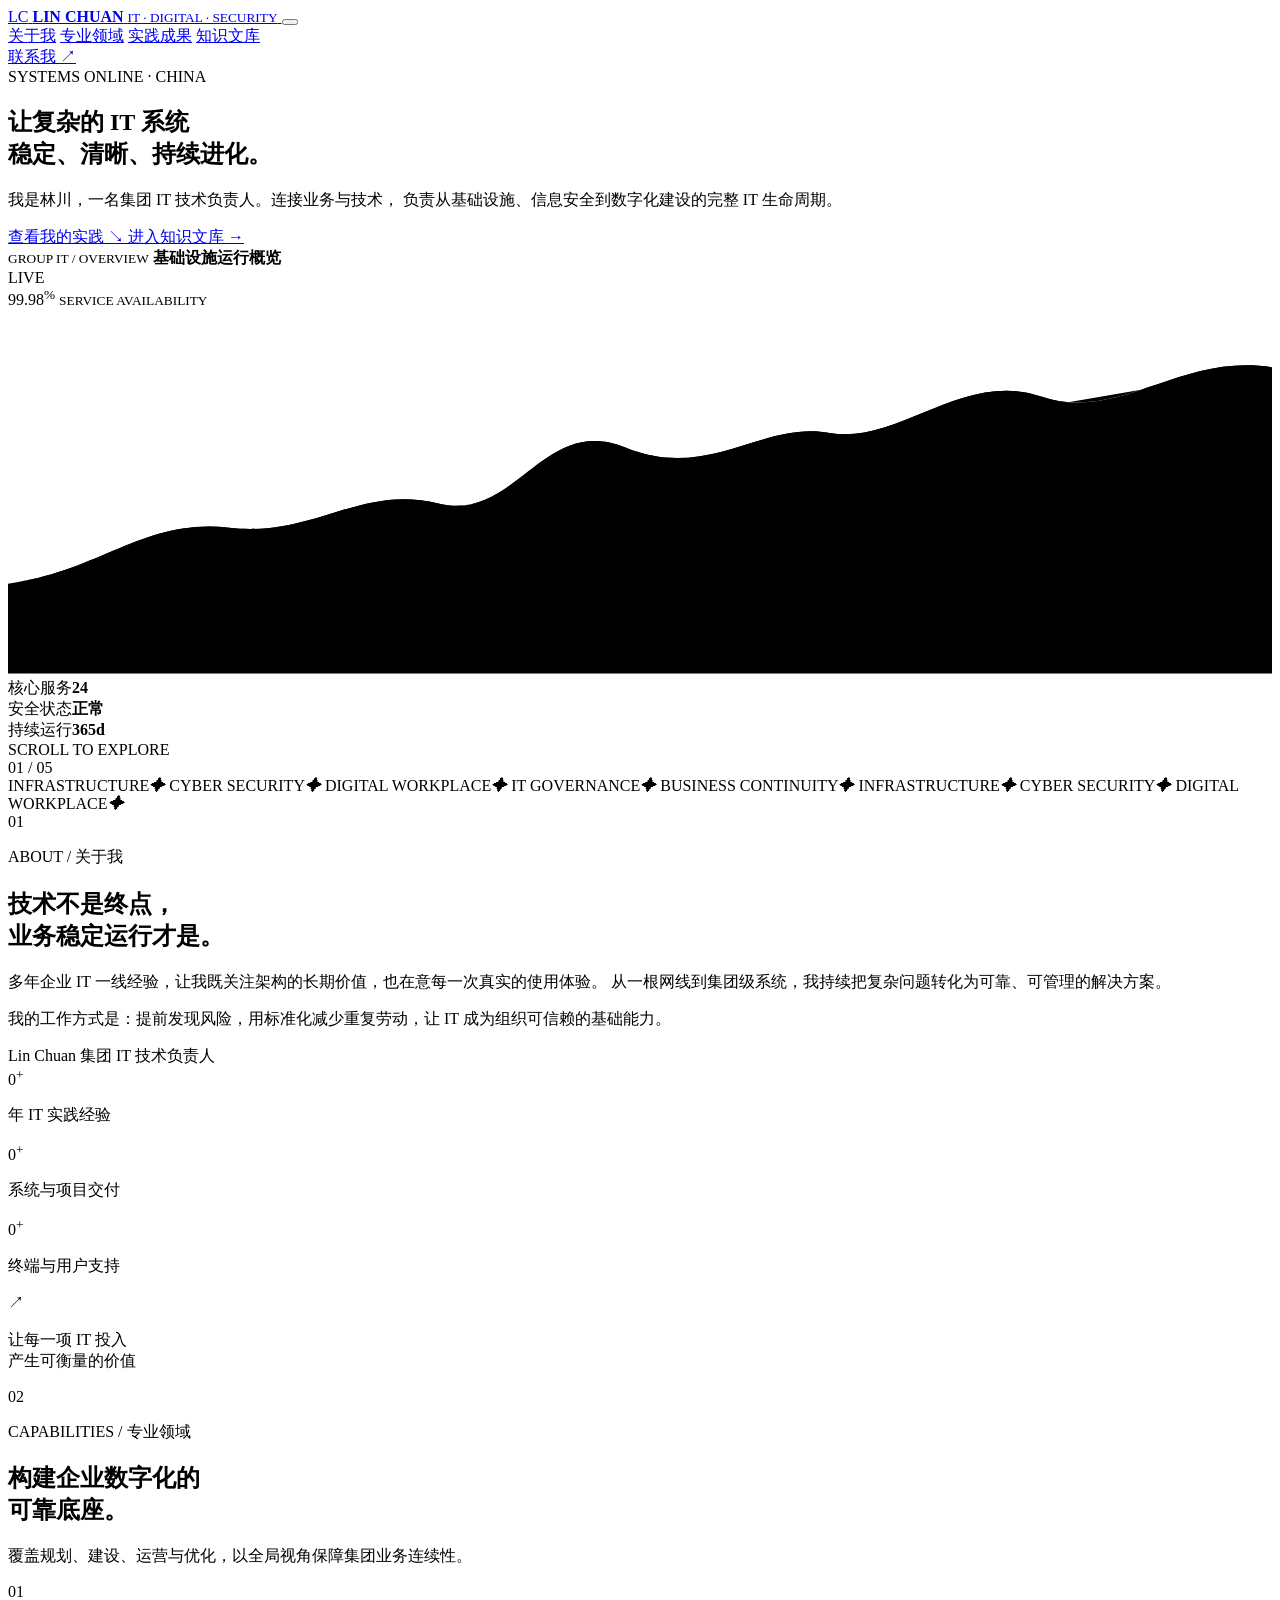
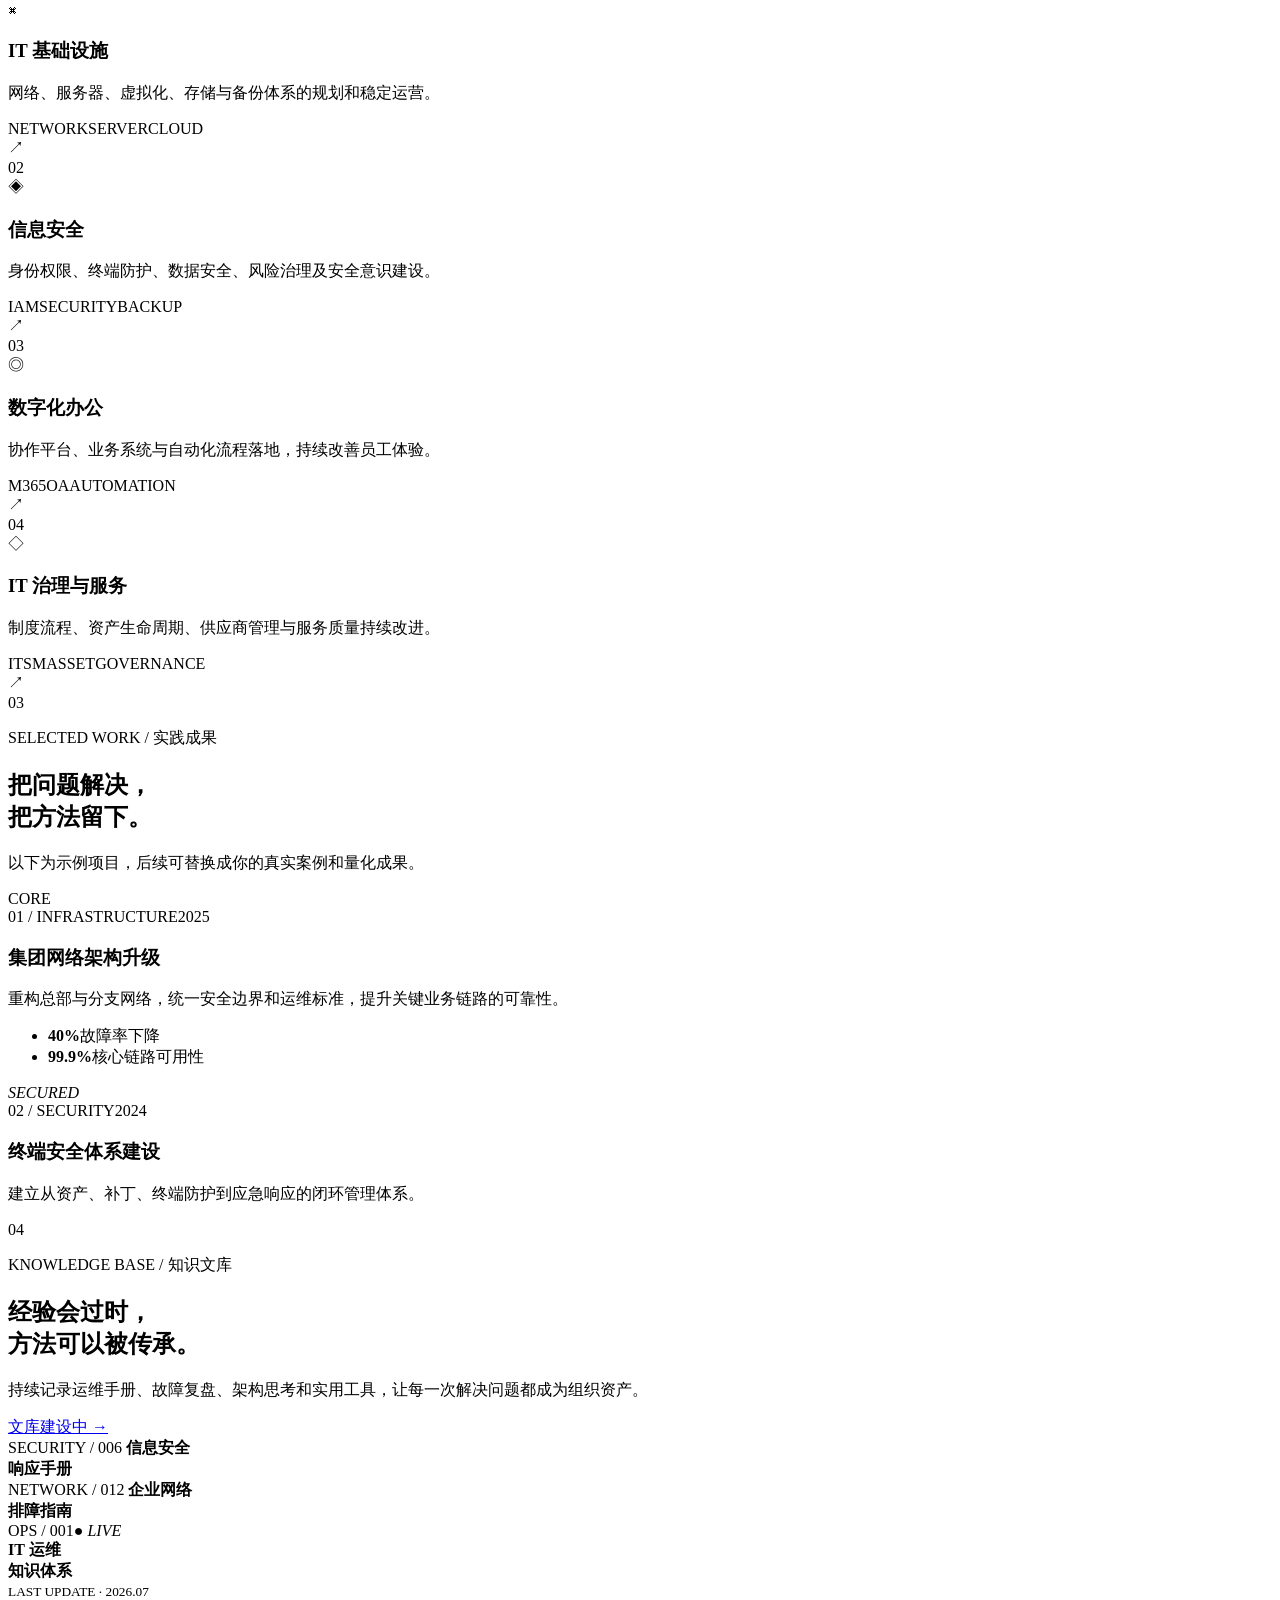
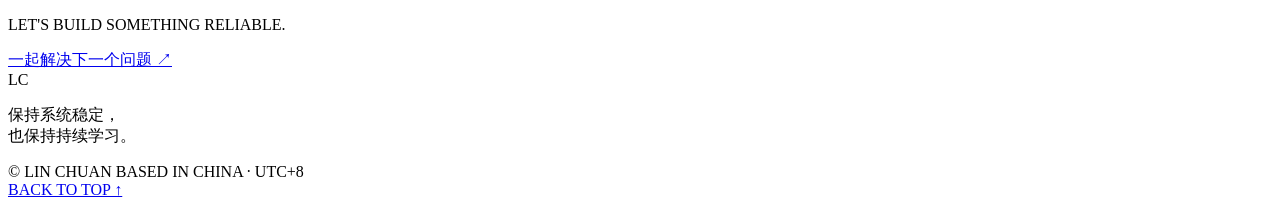
==== index.html @ a40b6adb "Add index.html for personal homepage This commit adds a new HTML file for a personal homepage, inclu" ====
<!doctype html>
<html lang="zh-CN">
<head>
  <meta charset="UTF-8">
  <meta name="viewport" content="width=device-width, initial-scale=1.0">
  <meta name="description" content="集团 IT 技术负责人个人主页，专注于基础设施、信息安全、数字化建设与稳定运营。">
  <meta name="theme-color" content="#080b10">
  <title>林川 · 集团 IT 技术负责人</title>
  <link rel="stylesheet" href="styles.css">
</head>
<body>
  <div class="noise" aria-hidden="true"></div>
  <div class="cursor-glow" aria-hidden="true"></div>

  <header class="site-header">
    <a class="brand" href="#home" aria-label="返回首页">
      <span class="brand-mark">LC</span>
      <span class="brand-copy">
        <strong>LIN CHUAN</strong>
        <small>IT · DIGITAL · SECURITY</small>
      </span>
    </a>

    <button class="menu-toggle" type="button" aria-expanded="false" aria-label="打开导航">
      <span></span><span></span>
    </button>

    <nav class="main-nav" aria-label="主导航">
      <a href="#about">关于我</a>
      <a href="#expertise">专业领域</a>
      <a href="#work">实践成果</a>
      <a href="#knowledge">知识文库</a>
    </nav>

    <a class="header-cta" href="mailto:yourname@example.com">
      <span>联系我</span>
      <span aria-hidden="true">↗</span>
    </a>
  </header>

  <main>
    <section class="hero" id="home">
      <div class="hero-grid" aria-hidden="true"></div>
      <div class="hero-orbit orbit-one" aria-hidden="true"></div>
      <div class="hero-orbit orbit-two" aria-hidden="true"></div>

      <div class="hero-content reveal">
        <div class="eyebrow">
          <span class="status-dot"></span>
          SYSTEMS ONLINE · CHINA
        </div>
        <h1>
          让复杂的 IT 系统<br>
          <span>稳定、清晰、持续进化。</span>
        </h1>
        <p class="hero-lead">
          我是林川，一名集团 IT 技术负责人。连接业务与技术，
          负责从基础设施、信息安全到数字化建设的完整 IT 生命周期。
        </p>
        <div class="hero-actions">
          <a class="button button-primary" href="#work">
            查看我的实践
            <span aria-hidden="true">↘</span>
          </a>
          <a class="text-link" href="#knowledge">
            进入知识文库
            <span aria-hidden="true">→</span>
          </a>
        </div>
      </div>

      <div class="system-card reveal" data-delay="180">
        <div class="system-card-head">
          <div>
            <small>GROUP IT / OVERVIEW</small>
            <strong>基础设施运行概览</strong>
          </div>
          <span class="live-badge">LIVE</span>
        </div>
        <div class="uptime">
          <span>99.98<sup>%</sup></span>
          <small>SERVICE AVAILABILITY</small>
        </div>
        <div class="signal-chart" aria-label="稳定运行趋势示意图">
          <svg viewBox="0 0 520 150" role="img">
            <defs>
              <linearGradient id="lineGradient" x1="0" x2="1">
                <stop offset="0%" stop-color="#6df2c1"/>
                <stop offset="100%" stop-color="#8aa8ff"/>
              </linearGradient>
              <linearGradient id="areaGradient" x1="0" x2="0" y1="0" y2="1">
                <stop offset="0%" stop-color="#6df2c1" stop-opacity=".24"/>
                <stop offset="100%" stop-color="#6df2c1" stop-opacity="0"/>
              </linearGradient>
            </defs>
            <path class="chart-grid" d="M0 20H520M0 65H520M0 110H520"/>
            <path class="chart-area" d="M0 113 C38 108,56 86,91 90 S145 72,177 80 S220 43,254 57 S310 46,338 51 S393 25,425 36 S482 18,520 24 L520 150 L0 150Z"/>
            <path class="chart-line" d="M0 113 C38 108,56 86,91 90 S145 72,177 80 S220 43,254 57 S310 46,338 51 S393 25,425 36 S482 18,520 24"/>
          </svg>
        </div>
        <div class="system-metrics">
          <div><span>核心服务</span><strong>24</strong></div>
          <div><span>安全状态</span><strong class="safe">正常</strong></div>
          <div><span>持续运行</span><strong>365d</strong></div>
        </div>
      </div>

      <div class="hero-bottom">
        <span>SCROLL TO EXPLORE</span>
        <span class="scroll-line"></span>
        <div class="hero-index">01 <span>/ 05</span></div>
      </div>
    </section>

    <section class="marquee" aria-label="专业领域">
      <div class="marquee-track">
        <span>INFRASTRUCTURE</span><i>✦</i>
        <span>CYBER SECURITY</span><i>✦</i>
        <span>DIGITAL WORKPLACE</span><i>✦</i>
        <span>IT GOVERNANCE</span><i>✦</i>
        <span>BUSINESS CONTINUITY</span><i>✦</i>
        <span>INFRASTRUCTURE</span><i>✦</i>
        <span>CYBER SECURITY</span><i>✦</i>
        <span>DIGITAL WORKPLACE</span><i>✦</i>
      </div>
    </section>

    <section class="section intro" id="about">
      <div class="section-kicker reveal">
        <span>01</span>
        <p>ABOUT / 关于我</p>
      </div>
      <div class="intro-layout">
        <h2 class="section-title reveal">
          技术不是终点，<br>
          <span>业务稳定运行才是。</span>
        </h2>
        <div class="intro-copy reveal">
          <p>
            多年企业 IT 一线经验，让我既关注架构的长期价值，也在意每一次真实的使用体验。
            从一根网线到集团级系统，我持续把复杂问题转化为可靠、可管理的解决方案。
          </p>
          <p>
            我的工作方式是：提前发现风险，用标准化减少重复劳动，让 IT 成为组织可信赖的基础能力。
          </p>
          <div class="signature">Lin Chuan <span>集团 IT 技术负责人</span></div>
        </div>
      </div>

      <div class="stats-grid">
        <article class="stat-card reveal">
          <span class="stat-number" data-count="8">0</span><sup>+</sup>
          <p>年 IT 实践经验</p>
        </article>
        <article class="stat-card reveal" data-delay="80">
          <span class="stat-number" data-count="30">0</span><sup>+</sup>
          <p>系统与项目交付</p>
        </article>
        <article class="stat-card reveal" data-delay="160">
          <span class="stat-number" data-count="500">0</span><sup>+</sup>
          <p>终端与用户支持</p>
        </article>
        <article class="stat-card accent-card reveal" data-delay="240">
          <span class="accent-icon">↗</span>
          <p>让每一项 IT 投入<br>产生可衡量的价值</p>
        </article>
      </div>
    </section>

    <section class="section expertise" id="expertise">
      <div class="section-kicker reveal">
        <span>02</span>
        <p>CAPABILITIES / 专业领域</p>
      </div>
      <div class="section-heading reveal">
        <h2 class="section-title">构建企业数字化的<br><span>可靠底座。</span></h2>
        <p>覆盖规划、建设、运营与优化，以全局视角保障集团业务连续性。</p>
      </div>

      <div class="capability-list">
        <article class="capability-item reveal">
          <span class="cap-index">01</span>
          <div class="cap-icon" aria-hidden="true">⌘</div>
          <div class="cap-main">
            <h3>IT 基础设施</h3>
            <p>网络、服务器、虚拟化、存储与备份体系的规划和稳定运营。</p>
          </div>
          <div class="cap-tags"><span>NETWORK</span><span>SERVER</span><span>CLOUD</span></div>
          <span class="cap-arrow">↗</span>
        </article>
        <article class="capability-item reveal">
          <span class="cap-index">02</span>
          <div class="cap-icon" aria-hidden="true">◈</div>
          <div class="cap-main">
            <h3>信息安全</h3>
            <p>身份权限、终端防护、数据安全、风险治理及安全意识建设。</p>
          </div>
          <div class="cap-tags"><span>IAM</span><span>SECURITY</span><span>BACKUP</span></div>
          <span class="cap-arrow">↗</span>
        </article>
        <article class="capability-item reveal">
          <span class="cap-index">03</span>
          <div class="cap-icon" aria-hidden="true">◎</div>
          <div class="cap-main">
            <h3>数字化办公</h3>
            <p>协作平台、业务系统与自动化流程落地，持续改善员工体验。</p>
          </div>
          <div class="cap-tags"><span>M365</span><span>OA</span><span>AUTOMATION</span></div>
          <span class="cap-arrow">↗</span>
        </article>
        <article class="capability-item reveal">
          <span class="cap-index">04</span>
          <div class="cap-icon" aria-hidden="true">◇</div>
          <div class="cap-main">
            <h3>IT 治理与服务</h3>
            <p>制度流程、资产生命周期、供应商管理与服务质量持续改进。</p>
          </div>
          <div class="cap-tags"><span>ITSM</span><span>ASSET</span><span>GOVERNANCE</span></div>
          <span class="cap-arrow">↗</span>
        </article>
      </div>
    </section>

    <section class="section work" id="work">
      <div class="section-kicker reveal">
        <span>03</span>
        <p>SELECTED WORK / 实践成果</p>
      </div>
      <div class="section-heading reveal">
        <h2 class="section-title">把问题解决，<br><span>把方法留下。</span></h2>
        <p>以下为示例项目，后续可替换成你的真实案例和量化成果。</p>
      </div>
      <div class="projects">
        <article class="project-card project-featured reveal">
          <div class="project-visual network-visual" aria-hidden="true">
            <div class="network-core"><span>CORE</span></div>
            <span class="node node-a"></span><span class="node node-b"></span>
            <span class="node node-c"></span><span class="node node-d"></span>
            <span class="connection connection-a"></span><span class="connection connection-b"></span>
            <span class="connection connection-c"></span><span class="connection connection-d"></span>
          </div>
          <div class="project-copy">
            <div class="project-meta"><span>01 / INFRASTRUCTURE</span><span>2025</span></div>
            <h3>集团网络架构升级</h3>
            <p>重构总部与分支网络，统一安全边界和运维标准，提升关键业务链路的可靠性。</p>
            <ul>
              <li><strong>40%</strong><span>故障率下降</span></li>
              <li><strong>99.9%</strong><span>核心链路可用性</span></li>
            </ul>
          </div>
        </article>
        <article class="project-card reveal">
          <div class="project-visual security-visual" aria-hidden="true">
            <div class="shield">
              <span></span>
              <i>SECURED</i>
            </div>
          </div>
          <div class="project-copy">
            <div class="project-meta"><span>02 / SECURITY</span><span>2024</span></div>
            <h3>终端安全体系建设</h3>
            <p>建立从资产、补丁、终端防护到应急响应的闭环管理体系。</p>
          </div>
        </article>
      </div>
    </section>

    <section class="section knowledge" id="knowledge">
      <div class="knowledge-panel reveal">
        <div class="knowledge-copy">
          <div class="section-kicker light">
            <span>04</span>
            <p>KNOWLEDGE BASE / 知识文库</p>
          </div>
          <h2>经验会过时，<br>方法可以被传承。</h2>
          <p>持续记录运维手册、故障复盘、架构思考和实用工具，让每一次解决问题都成为组织资产。</p>
          <a class="button button-dark" href="#" aria-disabled="true">
            文库建设中
            <span aria-hidden="true">→</span>
          </a>
        </div>
        <div class="doc-stack" aria-hidden="true">
          <div class="doc-card doc-back">
            <span>SECURITY / 006</span>
            <strong>信息安全<br>响应手册</strong>
          </div>
          <div class="doc-card doc-middle">
            <span>NETWORK / 012</span>
            <strong>企业网络<br>排障指南</strong>
          </div>
          <div class="doc-card doc-front">
            <div class="doc-head"><span>OPS / 001</span><i>● LIVE</i></div>
            <strong>IT 运维<br>知识体系</strong>
            <div class="doc-lines"><i></i><i></i><i></i></div>
            <small>LAST UPDATE · 2026.07</small>
          </div>
        </div>
      </div>
    </section>

    <section class="contact">
      <p class="reveal">LET'S BUILD SOMETHING RELIABLE.</p>
      <a class="reveal" href="mailto:yourname@example.com">
        一起解决下一个问题
        <span>↗</span>
      </a>
    </section>
  </main>

  <footer>
    <div class="footer-brand">
      <span class="brand-mark">LC</span>
      <p>保持系统稳定，<br>也保持持续学习。</p>
    </div>
    <div class="footer-meta">
      <span>© <span id="year"></span> LIN CHUAN</span>
      <span>BASED IN CHINA · UTC+8</span>
    </div>
    <a href="#home">BACK TO TOP ↑</a>
  </footer>

  <script src="script.js"></script>
</body>
</html>
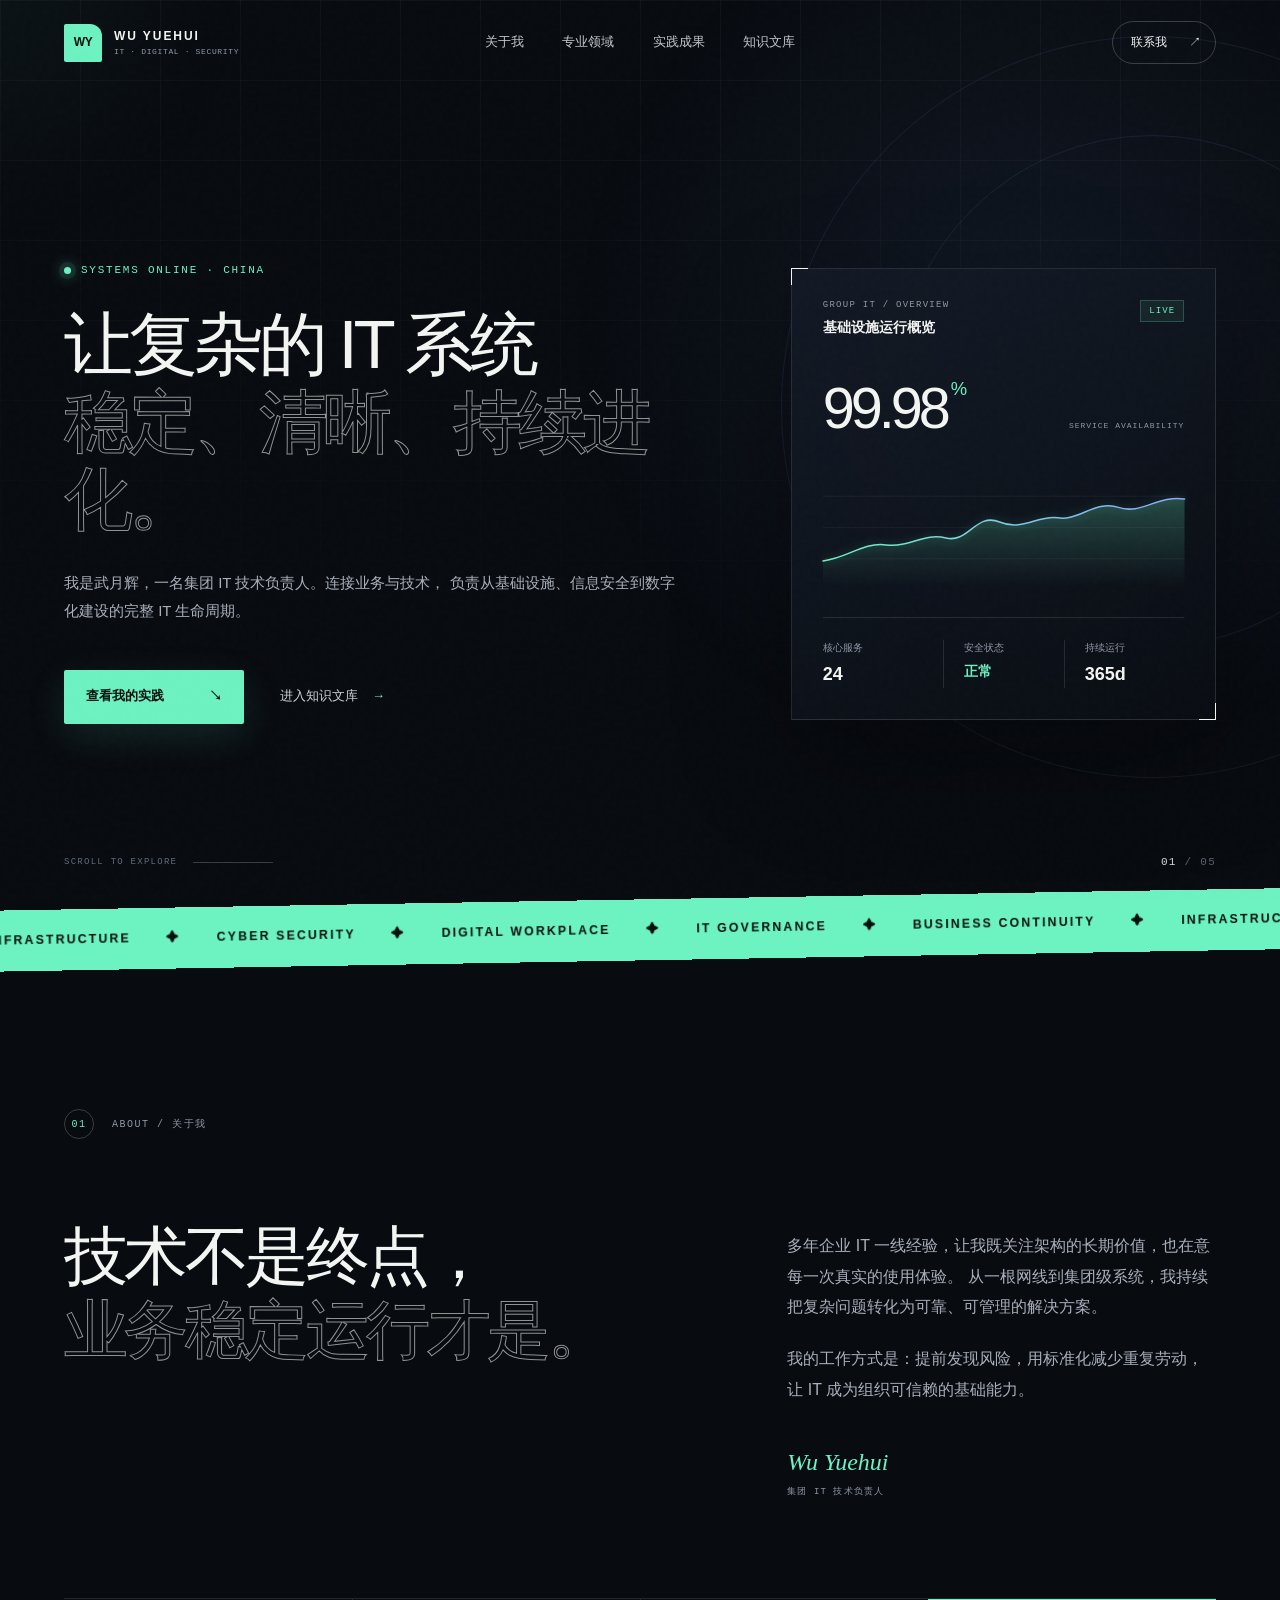
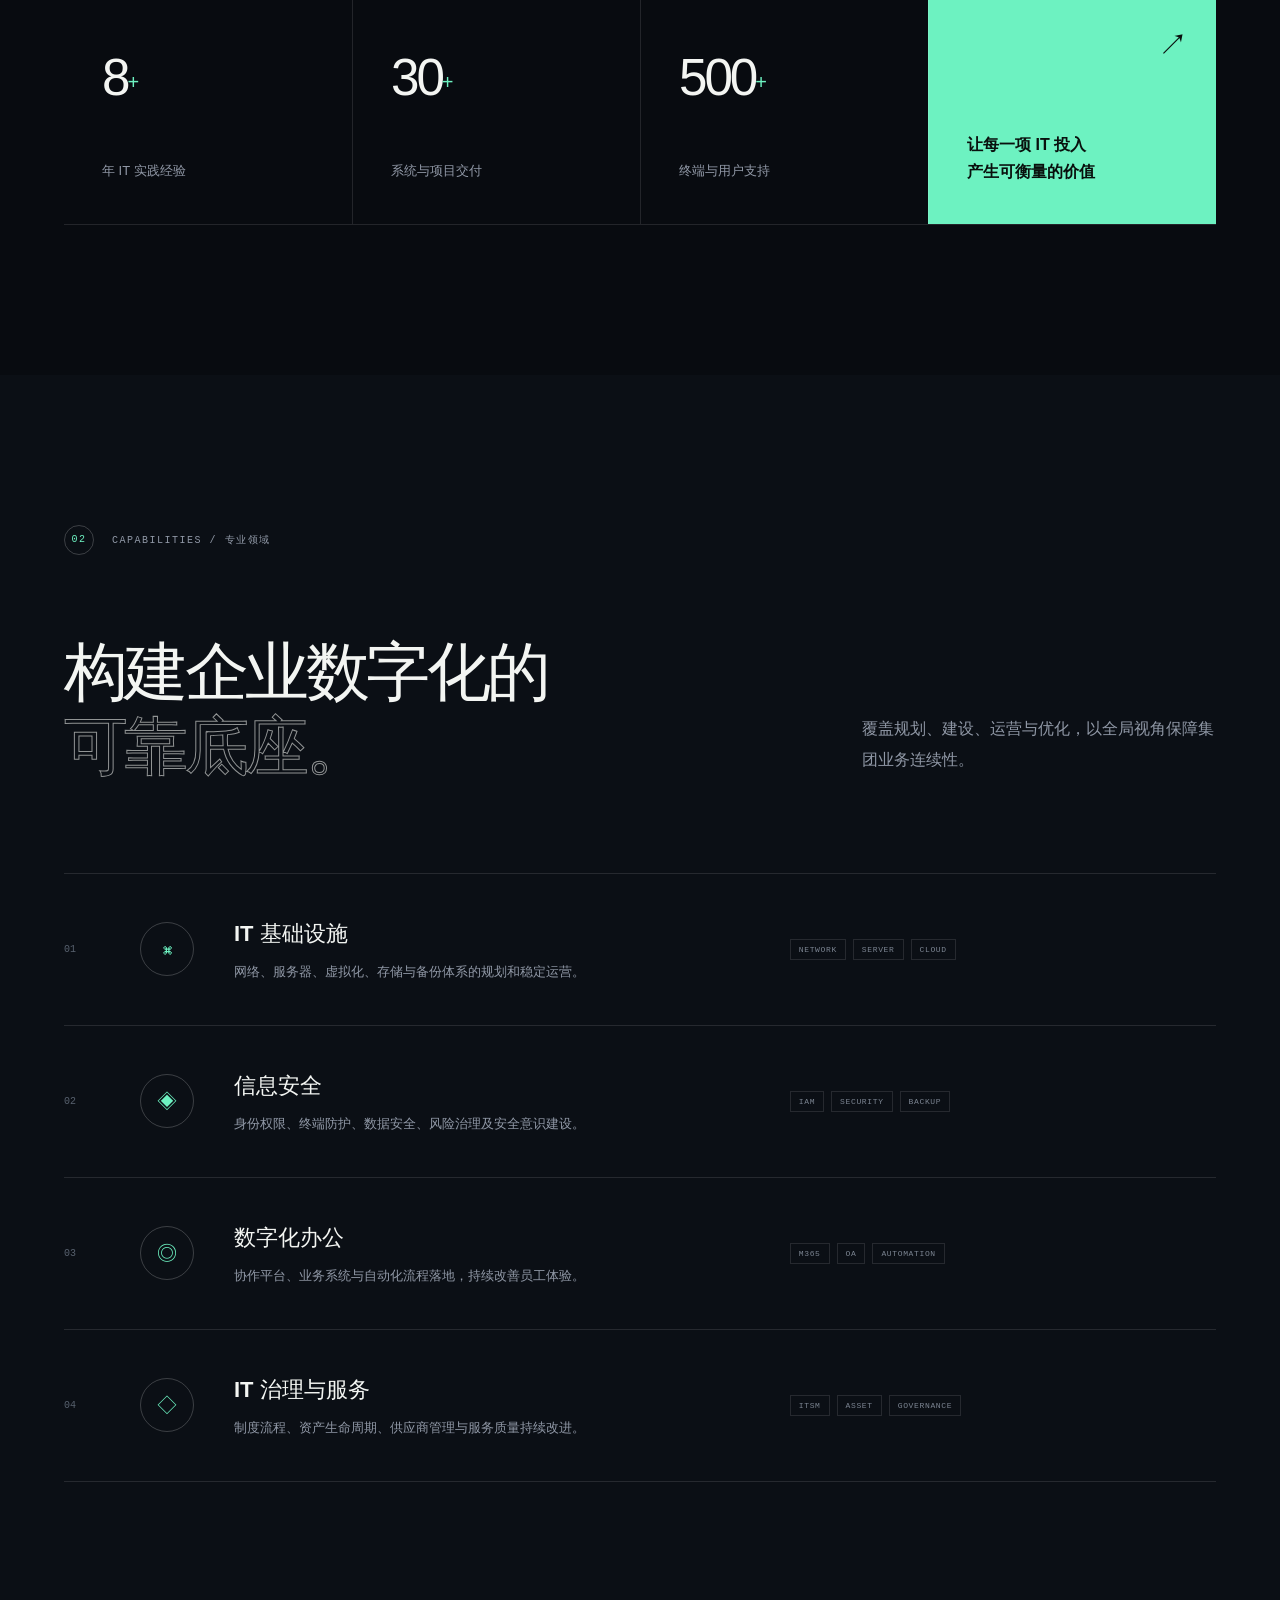
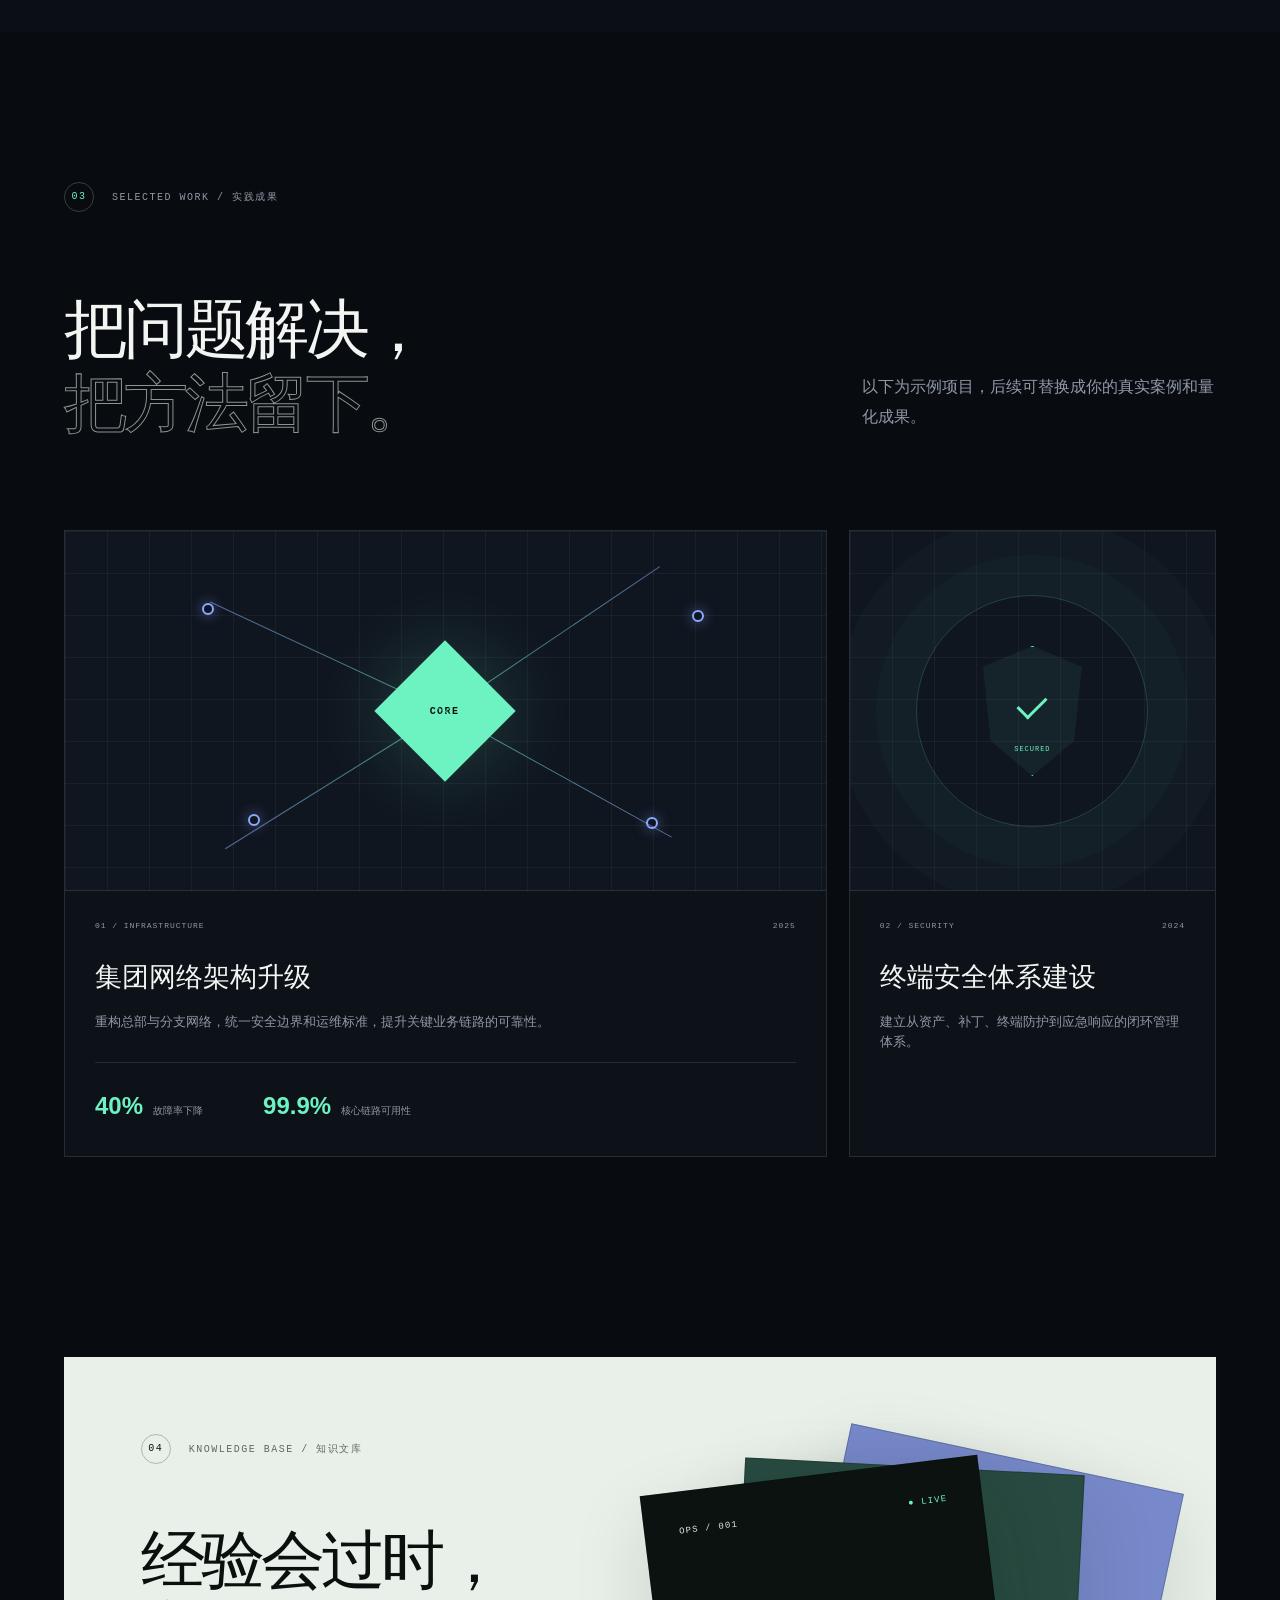
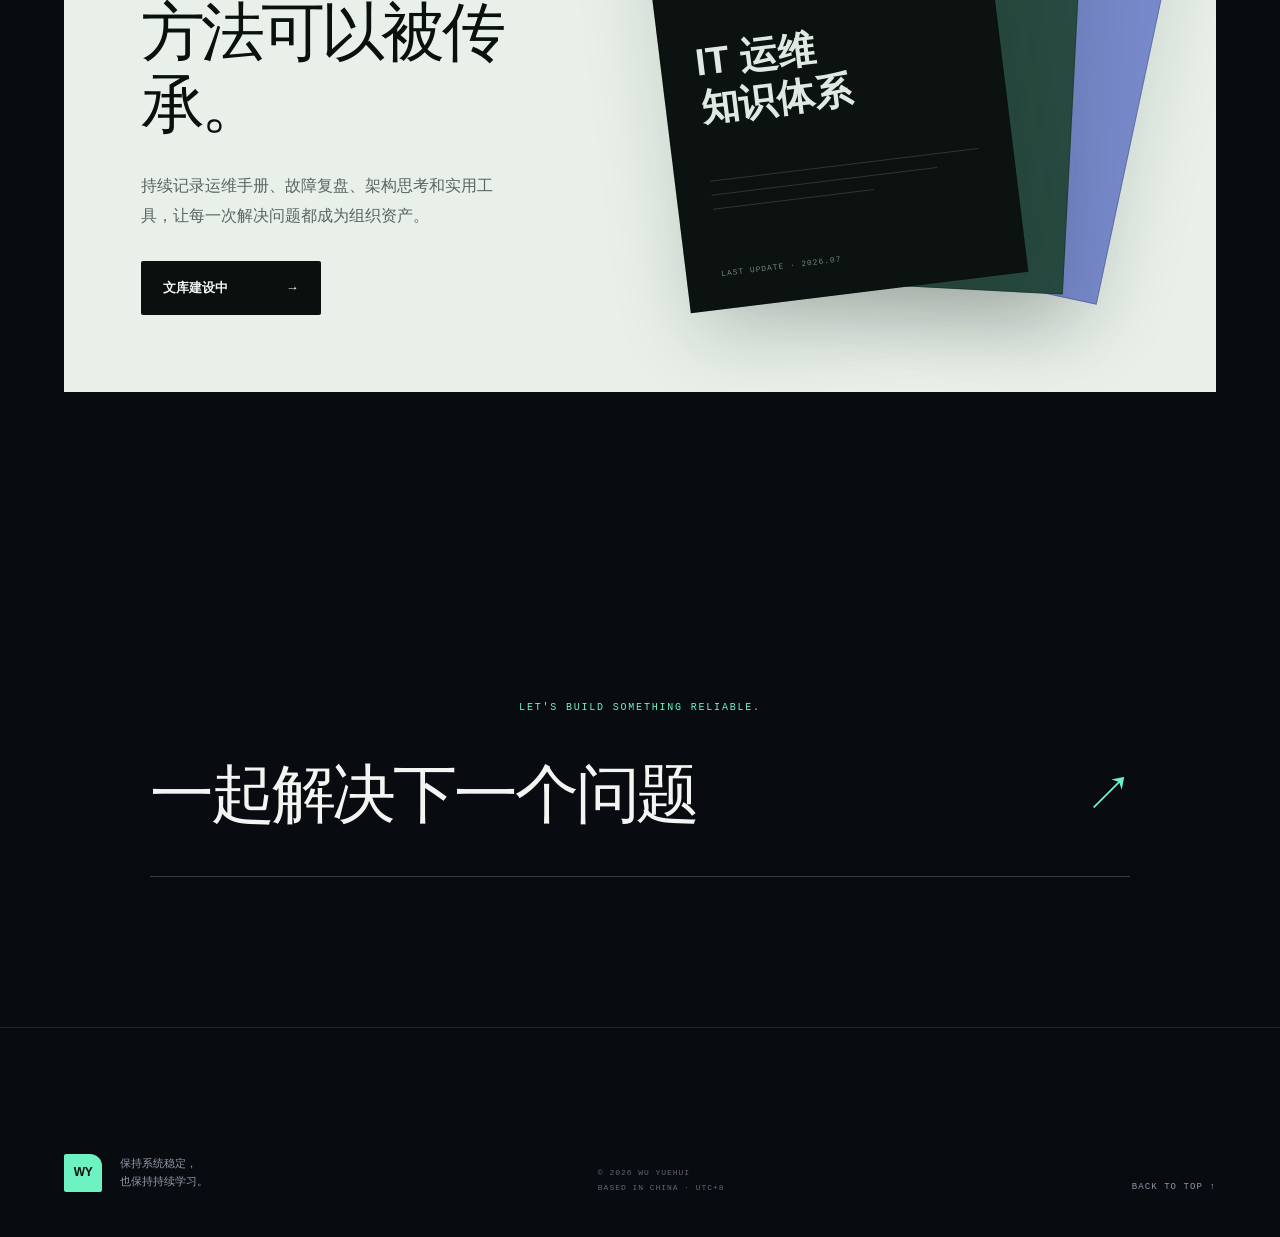
==== commit 7c145228: "Update name from Lin Chuan to Wu Yuehui" ====
--- a/index.html
+++ b/index.html
@@ -5,7 +5,7 @@
   <meta name="viewport" content="width=device-width, initial-scale=1.0">
   <meta name="description" content="集团 IT 技术负责人个人主页，专注于基础设施、信息安全、数字化建设与稳定运营。">
   <meta name="theme-color" content="#080b10">
-  <title>林川 · 集团 IT 技术负责人</title>
+  <title>武月辉 · 集团 IT 技术负责人</title>
   <link rel="stylesheet" href="styles.css">
 </head>
 <body>
@@ -14,9 +14,9 @@
 
   <header class="site-header">
     <a class="brand" href="#home" aria-label="返回首页">
-      <span class="brand-mark">LC</span>
+      <span class="brand-mark">WY</span>
       <span class="brand-copy">
-        <strong>LIN CHUAN</strong>
+        <strong>WU YUEHUI</strong>
         <small>IT · DIGITAL · SECURITY</small>
       </span>
     </a>
@@ -54,7 +54,7 @@
           <span>稳定、清晰、持续进化。</span>
         </h1>
         <p class="hero-lead">
-          我是林川，一名集团 IT 技术负责人。连接业务与技术，
+          我是武月辉，一名集团 IT 技术负责人。连接业务与技术，
           负责从基础设施、信息安全到数字化建设的完整 IT 生命周期。
         </p>
         <div class="hero-actions">
@@ -143,7 +143,7 @@
           <p>
             我的工作方式是：提前发现风险，用标准化减少重复劳动，让 IT 成为组织可信赖的基础能力。
           </p>
-          <div class="signature">Lin Chuan <span>集团 IT 技术负责人</span></div>
+          <div class="signature">Wu Yuehui <span>集团 IT 技术负责人</span></div>
         </div>
       </div>
 
@@ -309,11 +309,11 @@
 
   <footer>
     <div class="footer-brand">
-      <span class="brand-mark">LC</span>
+      <span class="brand-mark">WY</span>
       <p>保持系统稳定，<br>也保持持续学习。</p>
     </div>
     <div class="footer-meta">
-      <span>© <span id="year"></span> LIN CHUAN</span>
+      <span>© <span id="year"></span> WU YUEHUI</span>
       <span>BASED IN CHINA · UTC+8</span>
     </div>
     <a href="#home">BACK TO TOP ↑</a>
--- a/styles.css
+++ b/styles.css
@@ -0,0 +1,1425 @@
+@import url("");
+
+:root {
+  --bg: #080b10;
+  --bg-soft: #0d1118;
+  --panel: #111722;
+  --line: rgba(255, 255, 255, .11);
+  --line-strong: rgba(255, 255, 255, .2);
+  --text: #f3f5f2;
+  --muted: #9098a6;
+  --accent: #6df2c1;
+  --accent-2: #8aa8ff;
+  --paper: #e8f0e9;
+  --ink: #09100d;
+  --sans: Inter, "SF Pro Display", "Segoe UI", "Microsoft YaHei", sans-serif;
+  --mono: "SFMono-Regular", Consolas, "Liberation Mono", monospace;
+  --pad: clamp(24px, 5vw, 80px);
+}
+
+* {
+  box-sizing: border-box;
+}
+
+html {
+  scroll-behavior: smooth;
+  scrollbar-color: var(--line-strong) var(--bg);
+}
+
+body {
+  margin: 0;
+  color: var(--text);
+  background: var(--bg);
+  font-family: var(--sans);
+  line-height: 1.6;
+  overflow-x: hidden;
+}
+
+body.menu-open {
+  overflow: hidden;
+}
+
+::selection {
+  color: var(--ink);
+  background: var(--accent);
+}
+
+a {
+  color: inherit;
+  text-decoration: none;
+}
+
+button {
+  color: inherit;
+  font: inherit;
+}
+
+.noise {
+  position: fixed;
+  z-index: 999;
+  inset: 0;
+  pointer-events: none;
+  opacity: .022;
+  background-image: url("data:image/svg+xml,%3Csvg viewBox='0 0 180 180' xmlns='http://www.w3.org/2000/svg'%3E%3Cfilter id='n'%3E%3CfeTurbulence type='fractalNoise' baseFrequency='.9' numOctaves='4' stitchTiles='stitch'/%3E%3C/filter%3E%3Crect width='100%25' height='100%25' filter='url(%23n)' opacity='.8'/%3E%3C/svg%3E");
+}
+
+.cursor-glow {
+  position: fixed;
+  z-index: -1;
+  width: 520px;
+  height: 520px;
+  border-radius: 50%;
+  pointer-events: none;
+  opacity: .14;
+  transform: translate(-50%, -50%);
+  background: radial-gradient(circle, rgba(109, 242, 193, .25), transparent 68%);
+  transition: opacity .3s;
+}
+
+.site-header {
+  position: fixed;
+  z-index: 100;
+  top: 0;
+  left: 0;
+  width: 100%;
+  min-height: 86px;
+  padding: 0 var(--pad);
+  display: grid;
+  grid-template-columns: 1fr auto 1fr;
+  align-items: center;
+  border-bottom: 1px solid transparent;
+  transition: background .35s, border-color .35s, min-height .35s;
+}
+
+.site-header.scrolled {
+  min-height: 68px;
+  background: rgba(8, 11, 16, .82);
+  border-color: var(--line);
+  backdrop-filter: blur(18px);
+}
+
+.brand {
+  display: flex;
+  align-items: center;
+  gap: 12px;
+  width: max-content;
+}
+
+.brand-mark {
+  width: 38px;
+  height: 38px;
+  display: grid;
+  place-items: center;
+  color: var(--ink);
+  background: var(--accent);
+  border-radius: 2px 12px 2px 2px;
+  font-size: 12px;
+  font-weight: 900;
+  letter-spacing: -.04em;
+}
+
+.brand-copy {
+  display: flex;
+  flex-direction: column;
+  line-height: 1.2;
+}
+
+.brand-copy strong {
+  font-size: 12px;
+  letter-spacing: .16em;
+}
+
+.brand-copy small {
+  margin-top: 4px;
+  color: var(--muted);
+  font: 8px var(--mono);
+  letter-spacing: .08em;
+}
+
+.main-nav {
+  display: flex;
+  gap: clamp(24px, 3vw, 52px);
+  font-size: 13px;
+}
+
+.main-nav a {
+  position: relative;
+  color: #c3c8cf;
+}
+
+.main-nav a::after {
+  content: "";
+  position: absolute;
+  right: 0;
+  bottom: -8px;
+  left: 0;
+  height: 1px;
+  transform: scaleX(0);
+  transform-origin: right;
+  background: var(--accent);
+  transition: transform .3s;
+}
+
+.main-nav a:hover::after {
+  transform: scaleX(1);
+  transform-origin: left;
+}
+
+.header-cta {
+  justify-self: end;
+  display: flex;
+  align-items: center;
+  gap: 22px;
+  padding: 11px 14px 11px 18px;
+  border: 1px solid var(--line-strong);
+  border-radius: 100px;
+  font-size: 12px;
+  transition: color .25s, background .25s;
+}
+
+.header-cta:hover {
+  color: var(--ink);
+  background: var(--accent);
+}
+
+.menu-toggle {
+  display: none;
+}
+
+.hero {
+  position: relative;
+  min-height: 100svh;
+  padding: 150px var(--pad) 62px;
+  display: grid;
+  grid-template-columns: minmax(0, 1.08fr) minmax(390px, .72fr);
+  align-items: center;
+  gap: clamp(48px, 7vw, 130px);
+  isolation: isolate;
+  overflow: hidden;
+}
+
+.hero-grid {
+  position: absolute;
+  z-index: -2;
+  inset: 0;
+  opacity: .32;
+  background-image:
+    linear-gradient(var(--line) 1px, transparent 1px),
+    linear-gradient(90deg, var(--line) 1px, transparent 1px);
+  background-size: 80px 80px;
+  mask-image: linear-gradient(to bottom, black, transparent 92%);
+}
+
+.hero::after {
+  content: "";
+  position: absolute;
+  z-index: -3;
+  top: -20%;
+  right: -20%;
+  width: 80vw;
+  height: 80vw;
+  background: radial-gradient(circle, rgba(53, 78, 117, .2), transparent 62%);
+}
+
+.hero-orbit {
+  position: absolute;
+  z-index: -1;
+  right: -19vw;
+  top: 4%;
+  width: 58vw;
+  height: 58vw;
+  border: 1px solid rgba(138, 168, 255, .1);
+  border-radius: 50%;
+}
+
+.orbit-two {
+  right: -10vw;
+  top: 15%;
+  width: 40vw;
+  height: 40vw;
+}
+
+.eyebrow {
+  display: flex;
+  align-items: center;
+  gap: 10px;
+  margin-bottom: 30px;
+  color: var(--accent);
+  font: 11px var(--mono);
+  letter-spacing: .16em;
+}
+
+.status-dot {
+  width: 7px;
+  height: 7px;
+  border-radius: 50%;
+  background: var(--accent);
+  box-shadow: 0 0 0 5px rgba(109, 242, 193, .09), 0 0 16px var(--accent);
+  animation: pulse 2.2s infinite;
+}
+
+@keyframes pulse {
+  50% { opacity: .45; box-shadow: 0 0 0 9px rgba(109, 242, 193, 0); }
+}
+
+.hero h1 {
+  max-width: 900px;
+  margin: 0;
+  font-size: clamp(48px, 5.4vw, 88px);
+  font-weight: 530;
+  line-height: 1.12;
+  letter-spacing: -.06em;
+}
+
+.hero h1 span,
+.section-title span {
+  color: transparent;
+  -webkit-text-stroke: 1px rgba(243, 245, 242, .58);
+}
+
+.hero-lead {
+  max-width: 625px;
+  margin: 30px 0 0;
+  color: #aab1bb;
+  font-size: clamp(15px, 1.15vw, 18px);
+  line-height: 1.9;
+}
+
+.hero-actions {
+  margin-top: 44px;
+  display: flex;
+  align-items: center;
+  gap: 36px;
+}
+
+.button {
+  min-width: 180px;
+  height: 54px;
+  padding: 0 22px;
+  display: inline-flex;
+  align-items: center;
+  justify-content: space-between;
+  gap: 24px;
+  border-radius: 2px;
+  font-size: 13px;
+  font-weight: 650;
+  transition: transform .25s, box-shadow .25s;
+}
+
+.button:hover {
+  transform: translateY(-3px);
+}
+
+.button-primary {
+  color: var(--ink);
+  background: var(--accent);
+  box-shadow: 0 12px 40px rgba(109, 242, 193, .12);
+}
+
+.text-link {
+  display: inline-flex;
+  gap: 14px;
+  color: #d0d4d9;
+  font-size: 13px;
+}
+
+.text-link span {
+  color: var(--accent);
+  transition: transform .25s;
+}
+
+.text-link:hover span {
+  transform: translateX(5px);
+}
+
+.system-card {
+  position: relative;
+  padding: clamp(24px, 2.4vw, 38px);
+  border: 1px solid var(--line);
+  background: linear-gradient(145deg, rgba(20, 27, 39, .86), rgba(10, 14, 20, .8));
+  box-shadow: 0 40px 100px rgba(0, 0, 0, .34);
+  backdrop-filter: blur(14px);
+}
+
+.system-card::before,
+.system-card::after {
+  content: "";
+  position: absolute;
+  width: 16px;
+  height: 16px;
+  border-color: var(--accent);
+}
+
+.system-card::before {
+  top: -1px;
+  left: -1px;
+  border-top: 1px solid;
+  border-left: 1px solid;
+}
+
+.system-card::after {
+  right: -1px;
+  bottom: -1px;
+  border-right: 1px solid;
+  border-bottom: 1px solid;
+}
+
+.system-card-head {
+  display: flex;
+  justify-content: space-between;
+  align-items: flex-start;
+}
+
+.system-card-head div {
+  display: flex;
+  flex-direction: column;
+}
+
+.system-card-head small {
+  margin-bottom: 6px;
+  color: var(--muted);
+  font: 9px var(--mono);
+  letter-spacing: .14em;
+}
+
+.system-card-head strong {
+  font-size: 14px;
+}
+
+.live-badge {
+  padding: 5px 8px;
+  color: var(--accent);
+  border: 1px solid rgba(109, 242, 193, .22);
+  background: rgba(109, 242, 193, .07);
+  font: 9px var(--mono);
+  letter-spacing: .12em;
+}
+
+.uptime {
+  margin-top: 42px;
+  display: flex;
+  align-items: flex-end;
+  justify-content: space-between;
+}
+
+.uptime > span {
+  font: 400 clamp(48px, 4.5vw, 76px)/1 var(--sans);
+  letter-spacing: -.07em;
+}
+
+.uptime sup {
+  margin-left: 4px;
+  color: var(--accent);
+  font-size: .32em;
+  vertical-align: top;
+}
+
+.uptime small {
+  padding-bottom: 8px;
+  color: var(--muted);
+  font: 8px var(--mono);
+  letter-spacing: .12em;
+}
+
+.signal-chart {
+  height: 145px;
+  margin: 24px 0 10px;
+}
+
+.signal-chart svg {
+  width: 100%;
+  height: 100%;
+  overflow: visible;
+}
+
+.chart-grid {
+  fill: none;
+  stroke: rgba(255, 255, 255, .07);
+}
+
+.chart-area {
+  fill: url("#areaGradient");
+}
+
+.chart-line {
+  fill: none;
+  stroke: url("#lineGradient");
+  stroke-width: 2.2;
+  stroke-linecap: round;
+  filter: drop-shadow(0 0 7px rgba(109, 242, 193, .35));
+  stroke-dasharray: 650;
+  stroke-dashoffset: 650;
+  animation: draw 2s .4s forwards cubic-bezier(.3, .7, .2, 1);
+}
+
+@keyframes draw {
+  to { stroke-dashoffset: 0; }
+}
+
+.system-metrics {
+  padding-top: 22px;
+  display: grid;
+  grid-template-columns: repeat(3, 1fr);
+  border-top: 1px solid var(--line);
+}
+
+.system-metrics div {
+  display: flex;
+  flex-direction: column;
+  gap: 4px;
+}
+
+.system-metrics div + div {
+  padding-left: 20px;
+  border-left: 1px solid var(--line);
+}
+
+.system-metrics span {
+  color: var(--muted);
+  font-size: 10px;
+}
+
+.system-metrics strong {
+  font-size: 18px;
+}
+
+.system-metrics .safe {
+  color: var(--accent);
+  font-size: 14px;
+}
+
+.hero-bottom {
+  position: absolute;
+  right: var(--pad);
+  bottom: 32px;
+  left: var(--pad);
+  display: flex;
+  align-items: center;
+  color: #626b78;
+  font: 9px var(--mono);
+  letter-spacing: .14em;
+}
+
+.scroll-line {
+  width: 80px;
+  height: 1px;
+  margin-left: 16px;
+  background: var(--line-strong);
+}
+
+.hero-index {
+  margin-left: auto;
+  color: #d5d9dd;
+  font-size: 11px;
+}
+
+.hero-index span {
+  color: #59616c;
+}
+
+.marquee {
+  padding: 20px 0;
+  color: var(--ink);
+  background: var(--accent);
+  overflow: hidden;
+  transform: rotate(-1deg) scale(1.02);
+}
+
+.marquee-track {
+  width: max-content;
+  display: flex;
+  align-items: center;
+  gap: 35px;
+  animation: marquee 30s linear infinite;
+  font-size: 12px;
+  font-weight: 800;
+  letter-spacing: .18em;
+}
+
+.marquee-track i {
+  font-style: normal;
+}
+
+@keyframes marquee {
+  to { transform: translateX(-50%); }
+}
+
+.section {
+  padding: 150px var(--pad);
+}
+
+.section-kicker {
+  display: flex;
+  align-items: center;
+  gap: 18px;
+  margin-bottom: 80px;
+  color: var(--muted);
+  font: 10px var(--mono);
+  letter-spacing: .15em;
+}
+
+.section-kicker span {
+  width: 30px;
+  height: 30px;
+  display: grid;
+  place-items: center;
+  color: var(--accent);
+  border: 1px solid var(--line-strong);
+  border-radius: 50%;
+}
+
+.section-kicker p {
+  margin: 0;
+}
+
+.intro-layout {
+  display: grid;
+  grid-template-columns: 1fr .72fr;
+  gap: 10vw;
+}
+
+.section-title {
+  margin: 0;
+  font-size: clamp(40px, 5vw, 76px);
+  font-weight: 500;
+  line-height: 1.16;
+  letter-spacing: -.055em;
+}
+
+.intro-copy {
+  padding-top: 12px;
+}
+
+.intro-copy > p {
+  margin: 0 0 22px;
+  color: #a9b0bb;
+  font-size: 16px;
+  line-height: 1.9;
+}
+
+.signature {
+  margin-top: 44px;
+  color: var(--accent);
+  font: italic 24px Georgia, serif;
+}
+
+.signature span {
+  display: block;
+  margin-top: 9px;
+  color: var(--muted);
+  font: 9px var(--mono);
+  letter-spacing: .12em;
+}
+
+.stats-grid {
+  margin-top: 100px;
+  display: grid;
+  grid-template-columns: repeat(4, 1fr);
+  border-top: 1px solid var(--line);
+  border-bottom: 1px solid var(--line);
+}
+
+.stat-card {
+  min-height: 220px;
+  padding: 38px;
+}
+
+.stat-card + .stat-card {
+  border-left: 1px solid var(--line);
+}
+
+.stat-number {
+  font-size: clamp(46px, 4vw, 68px);
+  letter-spacing: -.06em;
+}
+
+.stat-card sup {
+  color: var(--accent);
+  font-size: 20px;
+}
+
+.stat-card p {
+  margin: 42px 0 0;
+  color: var(--muted);
+  font-size: 13px;
+}
+
+.accent-card {
+  position: relative;
+  color: var(--ink);
+  background: var(--accent);
+}
+
+.accent-card .accent-icon {
+  position: absolute;
+  top: 22px;
+  right: 28px;
+  font-size: 30px;
+}
+
+.accent-card p {
+  margin-top: 94px;
+  color: var(--ink);
+  font-size: 16px;
+  font-weight: 700;
+  line-height: 1.7;
+}
+
+.expertise {
+  background: #0b0f15;
+}
+
+.section-heading {
+  margin-bottom: 90px;
+  display: grid;
+  grid-template-columns: 1fr .48fr;
+  align-items: end;
+  gap: 60px;
+}
+
+.section-heading > p {
+  max-width: 400px;
+  margin: 0 0 8px auto;
+  color: var(--muted);
+  line-height: 1.9;
+}
+
+.capability-list {
+  border-top: 1px solid var(--line);
+}
+
+.capability-item {
+  min-height: 152px;
+  display: grid;
+  grid-template-columns: 52px 70px 1fr .7fr 30px;
+  align-items: center;
+  gap: 24px;
+  border-bottom: 1px solid var(--line);
+  transition: padding .35s, background .35s;
+}
+
+.capability-item:hover {
+  padding: 0 22px;
+  background: rgba(255, 255, 255, .025);
+}
+
+.cap-index {
+  color: #58616e;
+  font: 10px var(--mono);
+}
+
+.cap-icon {
+  width: 54px;
+  height: 54px;
+  display: grid;
+  place-items: center;
+  color: var(--accent);
+  border: 1px solid var(--line-strong);
+  border-radius: 50%;
+  font-size: 20px;
+}
+
+.cap-main h3 {
+  margin: 0 0 10px;
+  font-size: 22px;
+  font-weight: 550;
+}
+
+.cap-main p {
+  margin: 0;
+  color: var(--muted);
+  font-size: 13px;
+}
+
+.cap-tags {
+  display: flex;
+  flex-wrap: wrap;
+  gap: 7px;
+}
+
+.cap-tags span {
+  padding: 5px 8px;
+  color: #7c8592;
+  border: 1px solid var(--line);
+  font: 8px var(--mono);
+  letter-spacing: .08em;
+}
+
+.cap-arrow {
+  color: var(--accent);
+  font-size: 20px;
+  opacity: 0;
+  transform: translate(-8px, 8px);
+  transition: opacity .3s, transform .3s;
+}
+
+.capability-item:hover .cap-arrow {
+  opacity: 1;
+  transform: translate(0);
+}
+
+.projects {
+  display: grid;
+  grid-template-columns: 1.35fr .65fr;
+  gap: 22px;
+}
+
+.project-card {
+  border: 1px solid var(--line);
+  background: var(--bg-soft);
+}
+
+.project-visual {
+  position: relative;
+  height: 360px;
+  overflow: hidden;
+  border-bottom: 1px solid var(--line);
+  background:
+    linear-gradient(rgba(255,255,255,.045) 1px, transparent 1px),
+    linear-gradient(90deg, rgba(255,255,255,.045) 1px, transparent 1px),
+    #101620;
+  background-size: 42px 42px;
+}
+
+.network-core {
+  position: absolute;
+  top: 50%;
+  left: 50%;
+  width: 100px;
+  height: 100px;
+  display: grid;
+  place-items: center;
+  transform: translate(-50%, -50%) rotate(45deg);
+  color: var(--ink);
+  background: var(--accent);
+  box-shadow: 0 0 80px rgba(109, 242, 193, .22);
+}
+
+.network-core span {
+  transform: rotate(-45deg);
+  font: 700 10px var(--mono);
+  letter-spacing: .14em;
+}
+
+.node {
+  position: absolute;
+  width: 12px;
+  height: 12px;
+  border: 2px solid var(--accent-2);
+  border-radius: 50%;
+  background: #101620;
+  box-shadow: 0 0 13px rgba(138, 168, 255, .5);
+}
+
+.node-a { top: 20%; left: 18%; }
+.node-b { top: 22%; right: 16%; }
+.node-c { bottom: 18%; left: 24%; }
+.node-d { right: 22%; bottom: 17%; }
+
+.connection {
+  position: absolute;
+  top: 50%;
+  left: 50%;
+  width: 34%;
+  height: 1px;
+  background: linear-gradient(90deg, var(--accent), var(--accent-2));
+  transform-origin: left;
+  opacity: .55;
+}
+
+.connection-a { transform: rotate(205deg); }
+.connection-b { transform: rotate(326deg); }
+.connection-c { transform: rotate(148deg); }
+.connection-d { transform: rotate(29deg); }
+
+.security-visual {
+  display: grid;
+  place-items: center;
+}
+
+.security-visual::after {
+  content: "";
+  position: absolute;
+  width: 230px;
+  height: 230px;
+  border: 1px solid rgba(109, 242, 193, .2);
+  border-radius: 50%;
+  box-shadow: 0 0 0 40px rgba(109, 242, 193, .025), 0 0 0 80px rgba(109, 242, 193, .018);
+}
+
+.shield {
+  position: relative;
+  z-index: 2;
+  width: 110px;
+  height: 130px;
+  display: grid;
+  place-items: center;
+  border: 1px solid var(--accent);
+  background: rgba(109, 242, 193, .06);
+  clip-path: polygon(50% 0, 95% 16%, 88% 73%, 50% 100%, 12% 73%, 5% 16%);
+}
+
+.shield span {
+  width: 16px;
+  height: 28px;
+  border-right: 3px solid var(--accent);
+  border-bottom: 3px solid var(--accent);
+  transform: translateY(-7px) rotate(45deg);
+}
+
+.shield i {
+  position: absolute;
+  bottom: 22px;
+  color: var(--accent);
+  font: normal 7px var(--mono);
+  letter-spacing: .14em;
+}
+
+.project-copy {
+  padding: 30px;
+}
+
+.project-meta {
+  display: flex;
+  justify-content: space-between;
+  color: var(--muted);
+  font: 8px var(--mono);
+  letter-spacing: .12em;
+}
+
+.project-copy h3 {
+  margin: 26px 0 12px;
+  font-size: 27px;
+  font-weight: 520;
+}
+
+.project-copy > p {
+  max-width: 650px;
+  margin: 0;
+  color: var(--muted);
+  font-size: 13px;
+}
+
+.project-copy ul {
+  margin: 30px 0 0;
+  padding: 24px 0 0;
+  display: flex;
+  gap: 60px;
+  border-top: 1px solid var(--line);
+  list-style: none;
+}
+
+.project-copy li {
+  display: flex;
+  align-items: baseline;
+  gap: 10px;
+}
+
+.project-copy li strong {
+  color: var(--accent);
+  font-size: 24px;
+}
+
+.project-copy li span {
+  color: var(--muted);
+  font-size: 10px;
+}
+
+.knowledge {
+  padding-top: 50px;
+}
+
+.knowledge-panel {
+  min-height: 620px;
+  padding: clamp(45px, 6vw, 90px);
+  display: grid;
+  grid-template-columns: .85fr 1.15fr;
+  align-items: center;
+  gap: 10vw;
+  color: var(--ink);
+  background: var(--paper);
+  overflow: hidden;
+}
+
+.section-kicker.light {
+  margin-bottom: 60px;
+  color: #5c6962;
+}
+
+.section-kicker.light span {
+  color: var(--ink);
+  border-color: rgba(9, 16, 13, .25);
+}
+
+.knowledge-copy h2 {
+  margin: 0;
+  font-size: clamp(45px, 5vw, 78px);
+  font-weight: 560;
+  line-height: 1.13;
+  letter-spacing: -.06em;
+}
+
+.knowledge-copy > p {
+  max-width: 540px;
+  margin: 30px 0;
+  color: #59655f;
+  line-height: 1.9;
+}
+
+.button-dark {
+  color: var(--text);
+  background: var(--ink);
+}
+
+.doc-stack {
+  position: relative;
+  min-height: 440px;
+  perspective: 1000px;
+}
+
+.doc-card {
+  position: absolute;
+  width: min(340px, 78%);
+  height: 420px;
+  padding: 34px;
+  border: 1px solid rgba(9, 16, 13, .2);
+  box-shadow: 0 30px 80px rgba(13, 30, 21, .14);
+}
+
+.doc-card > span,
+.doc-head {
+  font: 9px var(--mono);
+  letter-spacing: .13em;
+}
+
+.doc-card > strong,
+.doc-front > strong {
+  display: block;
+  margin-top: 105px;
+  font-size: 38px;
+  line-height: 1.2;
+}
+
+.doc-back {
+  top: 0;
+  left: 33%;
+  transform: rotate(12deg);
+  color: #e6eaff;
+  background: #7789ca;
+}
+
+.doc-middle {
+  top: 12px;
+  left: 19%;
+  transform: rotate(3deg);
+  color: #d8ebe4;
+  background: #284a40;
+}
+
+.doc-front {
+  top: 20px;
+  left: 5%;
+  transform: rotate(-7deg);
+  color: #dfe8e2;
+  background: #0b120f;
+  transition: transform .5s;
+}
+
+.knowledge-panel:hover .doc-front {
+  transform: rotate(-10deg) translate(-8px, -8px);
+}
+
+.doc-head {
+  display: flex;
+  justify-content: space-between;
+}
+
+.doc-head i {
+  color: var(--accent);
+  font-style: normal;
+}
+
+.doc-lines {
+  margin-top: 50px;
+}
+
+.doc-lines i {
+  width: 100%;
+  height: 1px;
+  margin-top: 13px;
+  display: block;
+  background: rgba(255, 255, 255, .15);
+}
+
+.doc-lines i:nth-child(2) { width: 84%; }
+.doc-lines i:nth-child(3) { width: 60%; }
+
+.doc-front small {
+  position: absolute;
+  bottom: 30px;
+  left: 34px;
+  color: #77827c;
+  font: 8px var(--mono);
+  letter-spacing: .12em;
+}
+
+.contact {
+  padding: 150px var(--pad);
+  text-align: center;
+}
+
+.contact p {
+  color: var(--accent);
+  font: 10px var(--mono);
+  letter-spacing: .18em;
+}
+
+.contact a {
+  width: min(100%, 980px);
+  margin: 30px auto 0;
+  padding-bottom: 30px;
+  display: flex;
+  justify-content: space-between;
+  align-items: center;
+  border-bottom: 1px solid var(--line-strong);
+  font-size: clamp(34px, 5vw, 76px);
+  font-weight: 480;
+  letter-spacing: -.05em;
+  transition: border-color .3s;
+}
+
+.contact a:hover {
+  border-color: var(--accent);
+}
+
+.contact a span {
+  color: var(--accent);
+  font-size: .75em;
+}
+
+footer {
+  min-height: 210px;
+  padding: 45px var(--pad);
+  display: grid;
+  grid-template-columns: 1fr 1fr auto;
+  align-items: end;
+  border-top: 1px solid var(--line);
+}
+
+.footer-brand {
+  display: flex;
+  align-items: center;
+  gap: 18px;
+}
+
+.footer-brand p {
+  margin: 0;
+  color: var(--muted);
+  font-size: 11px;
+  line-height: 1.6;
+}
+
+.footer-meta {
+  display: flex;
+  flex-direction: column;
+  gap: 6px;
+  color: #5f6874;
+  font: 8px var(--mono);
+  letter-spacing: .12em;
+}
+
+footer > a {
+  color: var(--muted);
+  font: 9px var(--mono);
+  letter-spacing: .12em;
+}
+
+.reveal {
+  opacity: 0;
+  transform: translateY(35px);
+  transition: opacity .8s ease, transform .8s cubic-bezier(.2, .8, .2, 1);
+  transition-delay: var(--delay, 0ms);
+}
+
+.reveal.visible {
+  opacity: 1;
+  transform: translateY(0);
+}
+
+@media (max-width: 1100px) {
+  .hero {
+    grid-template-columns: 1fr;
+    align-content: center;
+    padding-top: 130px;
+    padding-bottom: 100px;
+  }
+
+  .hero-content {
+    padding-top: 40px;
+  }
+
+  .system-card {
+    width: min(100%, 650px);
+  }
+
+  .main-nav {
+    gap: 22px;
+  }
+
+  .stats-grid {
+    grid-template-columns: repeat(2, 1fr);
+  }
+
+  .stat-card:nth-child(3) {
+    border-left: 0;
+    border-top: 1px solid var(--line);
+  }
+
+  .stat-card:nth-child(4) {
+    border-top: 1px solid var(--line);
+  }
+
+  .projects {
+    grid-template-columns: 1fr;
+  }
+
+  .knowledge-panel {
+    grid-template-columns: 1fr 1fr;
+    gap: 50px;
+  }
+}
+
+@media (max-width: 760px) {
+  :root {
+    --pad: 22px;
+  }
+
+  .site-header {
+    min-height: 70px;
+    grid-template-columns: 1fr auto;
+  }
+
+  .brand-copy,
+  .header-cta {
+    display: none;
+  }
+
+  .menu-toggle {
+    position: relative;
+    z-index: 2;
+    width: 42px;
+    height: 42px;
+    padding: 0;
+    display: block;
+    border: 1px solid var(--line);
+    background: var(--bg);
+  }
+
+  .menu-toggle span {
+    position: absolute;
+    left: 11px;
+    width: 18px;
+    height: 1px;
+    background: var(--text);
+    transition: transform .3s, top .3s;
+  }
+
+  .menu-toggle span:first-child { top: 16px; }
+  .menu-toggle span:last-child { top: 24px; }
+  .menu-open .menu-toggle span:first-child { top: 20px; transform: rotate(45deg); }
+  .menu-open .menu-toggle span:last-child { top: 20px; transform: rotate(-45deg); }
+
+  .main-nav {
+    position: fixed;
+    inset: 0;
+    padding: 120px 28px 40px;
+    display: flex;
+    flex-direction: column;
+    gap: 18px;
+    visibility: hidden;
+    opacity: 0;
+    background: rgba(8, 11, 16, .98);
+    transition: opacity .3s, visibility .3s;
+  }
+
+  .menu-open .main-nav {
+    visibility: visible;
+    opacity: 1;
+  }
+
+  .main-nav a {
+    padding: 14px 0;
+    font-size: 27px;
+    border-bottom: 1px solid var(--line);
+  }
+
+  .hero {
+    min-height: auto;
+    padding-top: 120px;
+    display: block;
+  }
+
+  .hero h1 {
+    font-size: clamp(42px, 12vw, 60px);
+  }
+
+  .hero-lead {
+    margin-top: 24px;
+  }
+
+  .hero-actions {
+    margin-top: 34px;
+    align-items: flex-start;
+    flex-direction: column;
+    gap: 24px;
+  }
+
+  .system-card {
+    margin-top: 70px;
+  }
+
+  .uptime {
+    align-items: flex-start;
+    flex-direction: column;
+    gap: 12px;
+  }
+
+  .hero-bottom {
+    display: none;
+  }
+
+  .section {
+    padding-top: 100px;
+    padding-bottom: 100px;
+  }
+
+  .section-kicker {
+    margin-bottom: 48px;
+  }
+
+  .intro-layout,
+  .section-heading {
+    grid-template-columns: 1fr;
+    gap: 40px;
+  }
+
+  .intro-copy {
+    padding-top: 0;
+  }
+
+  .stats-grid {
+    margin-top: 70px;
+    grid-template-columns: 1fr 1fr;
+  }
+
+  .stat-card {
+    min-height: 170px;
+    padding: 24px 18px;
+  }
+
+  .stat-card p {
+    margin-top: 25px;
+  }
+
+  .accent-card p {
+    margin-top: 65px;
+    font-size: 13px;
+  }
+
+  .section-heading {
+    margin-bottom: 55px;
+  }
+
+  .section-heading > p {
+    margin-left: 0;
+  }
+
+  .capability-item {
+    padding: 26px 0;
+    grid-template-columns: 34px 1fr 24px;
+    gap: 12px;
+  }
+
+  .capability-item:hover {
+    padding: 26px 10px;
+  }
+
+  .cap-icon {
+    display: none;
+  }
+
+  .cap-tags {
+    grid-column: 2 / -1;
+  }
+
+  .cap-arrow {
+    grid-column: 3;
+    grid-row: 1;
+    opacity: 1;
+    transform: none;
+  }
+
+  .project-visual {
+    height: 290px;
+  }
+
+  .project-copy ul {
+    gap: 22px;
+  }
+
+  .knowledge {
+    padding-right: 0;
+    padding-left: 0;
+  }
+
+  .knowledge-panel {
+    padding: 70px 24px;
+    grid-template-columns: 1fr;
+  }
+
+  .doc-stack {
+    min-height: 390px;
+    margin-top: 20px;
+  }
+
+  .doc-card {
+    height: 350px;
+  }
+
+  .doc-card > strong,
+  .doc-front > strong {
+    margin-top: 75px;
+    font-size: 29px;
+  }
+
+  .contact {
+    padding-top: 100px;
+    padding-bottom: 100px;
+  }
+
+  .contact a {
+    font-size: 37px;
+    text-align: left;
+  }
+
+  footer {
+    grid-template-columns: 1fr auto;
+    gap: 42px;
+  }
+
+  .footer-meta {
+    grid-column: 1 / -1;
+    grid-row: 2;
+  }
+}
+
+@media (prefers-reduced-motion: reduce) {
+  *,
+  *::before,
+  *::after {
+    scroll-behavior: auto !important;
+    animation-duration: .01ms !important;
+    animation-iteration-count: 1 !important;
+    transition-duration: .01ms !important;
+  }
+}
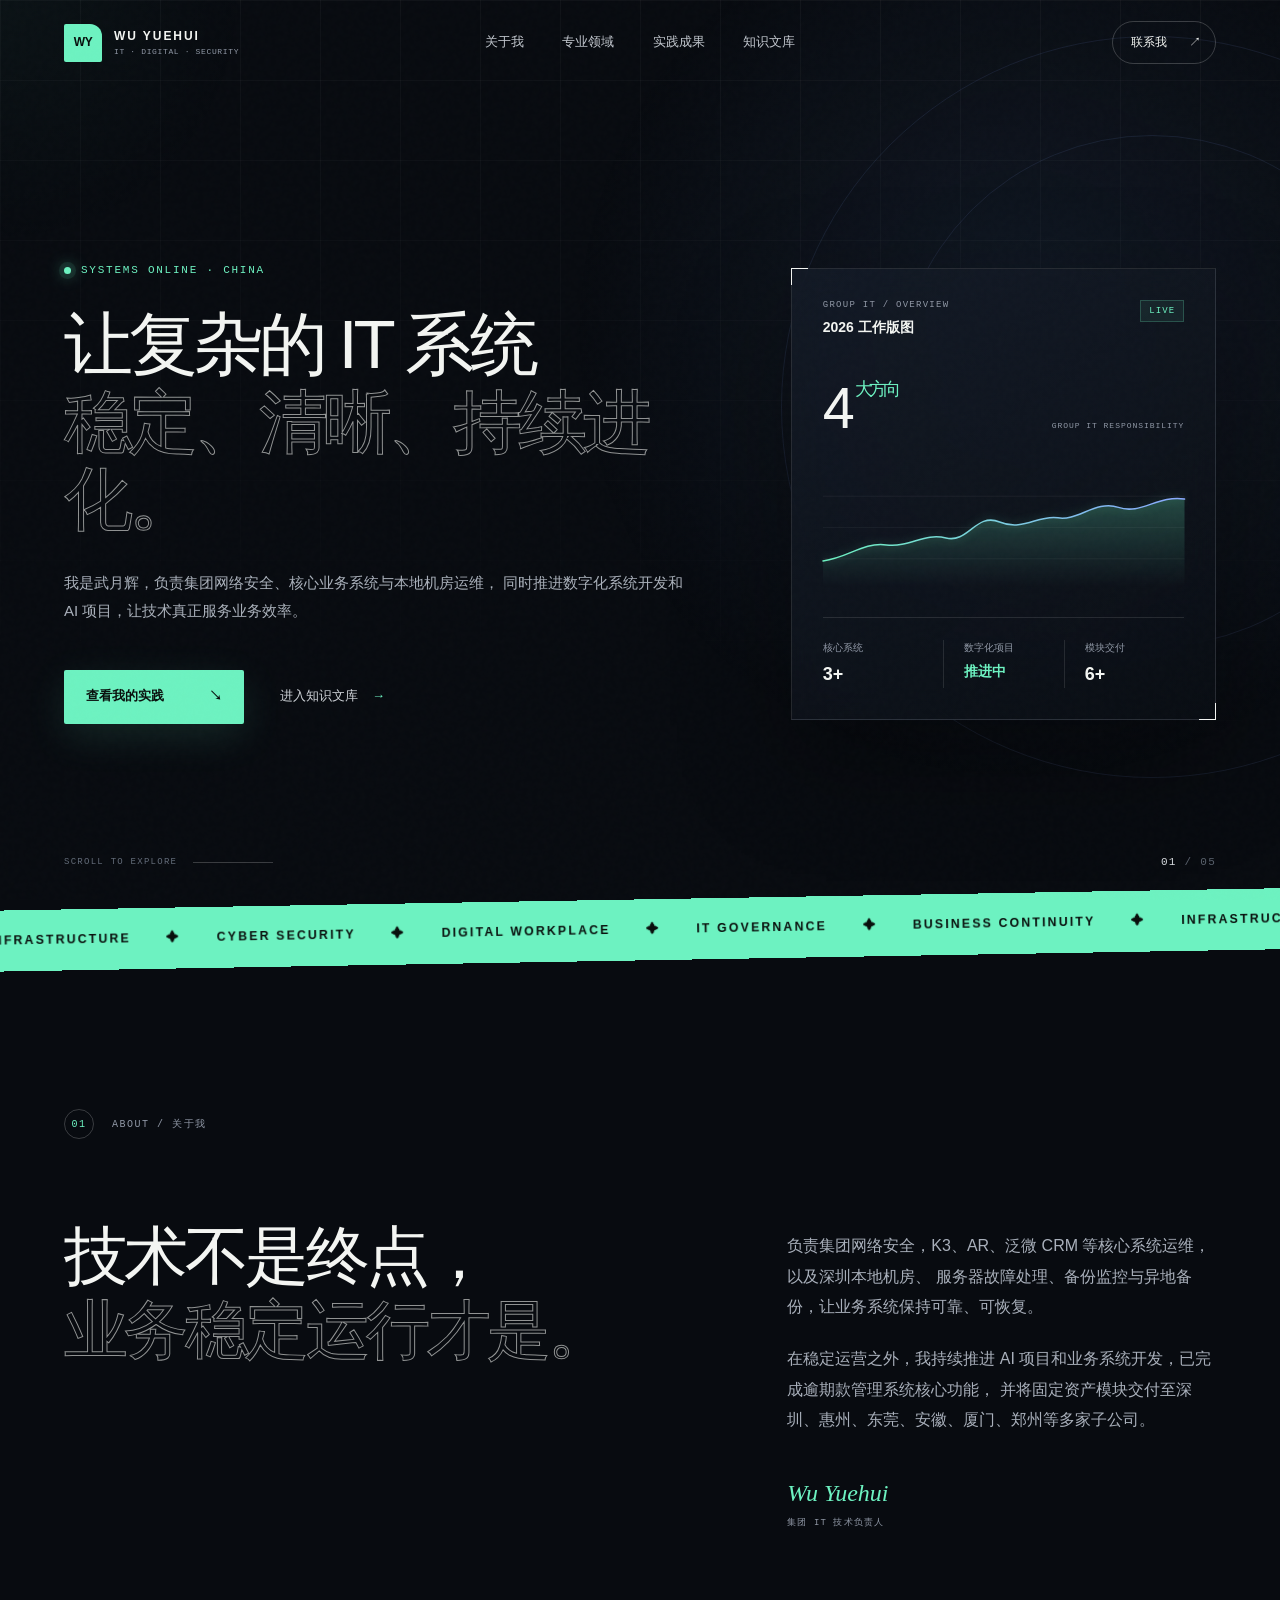
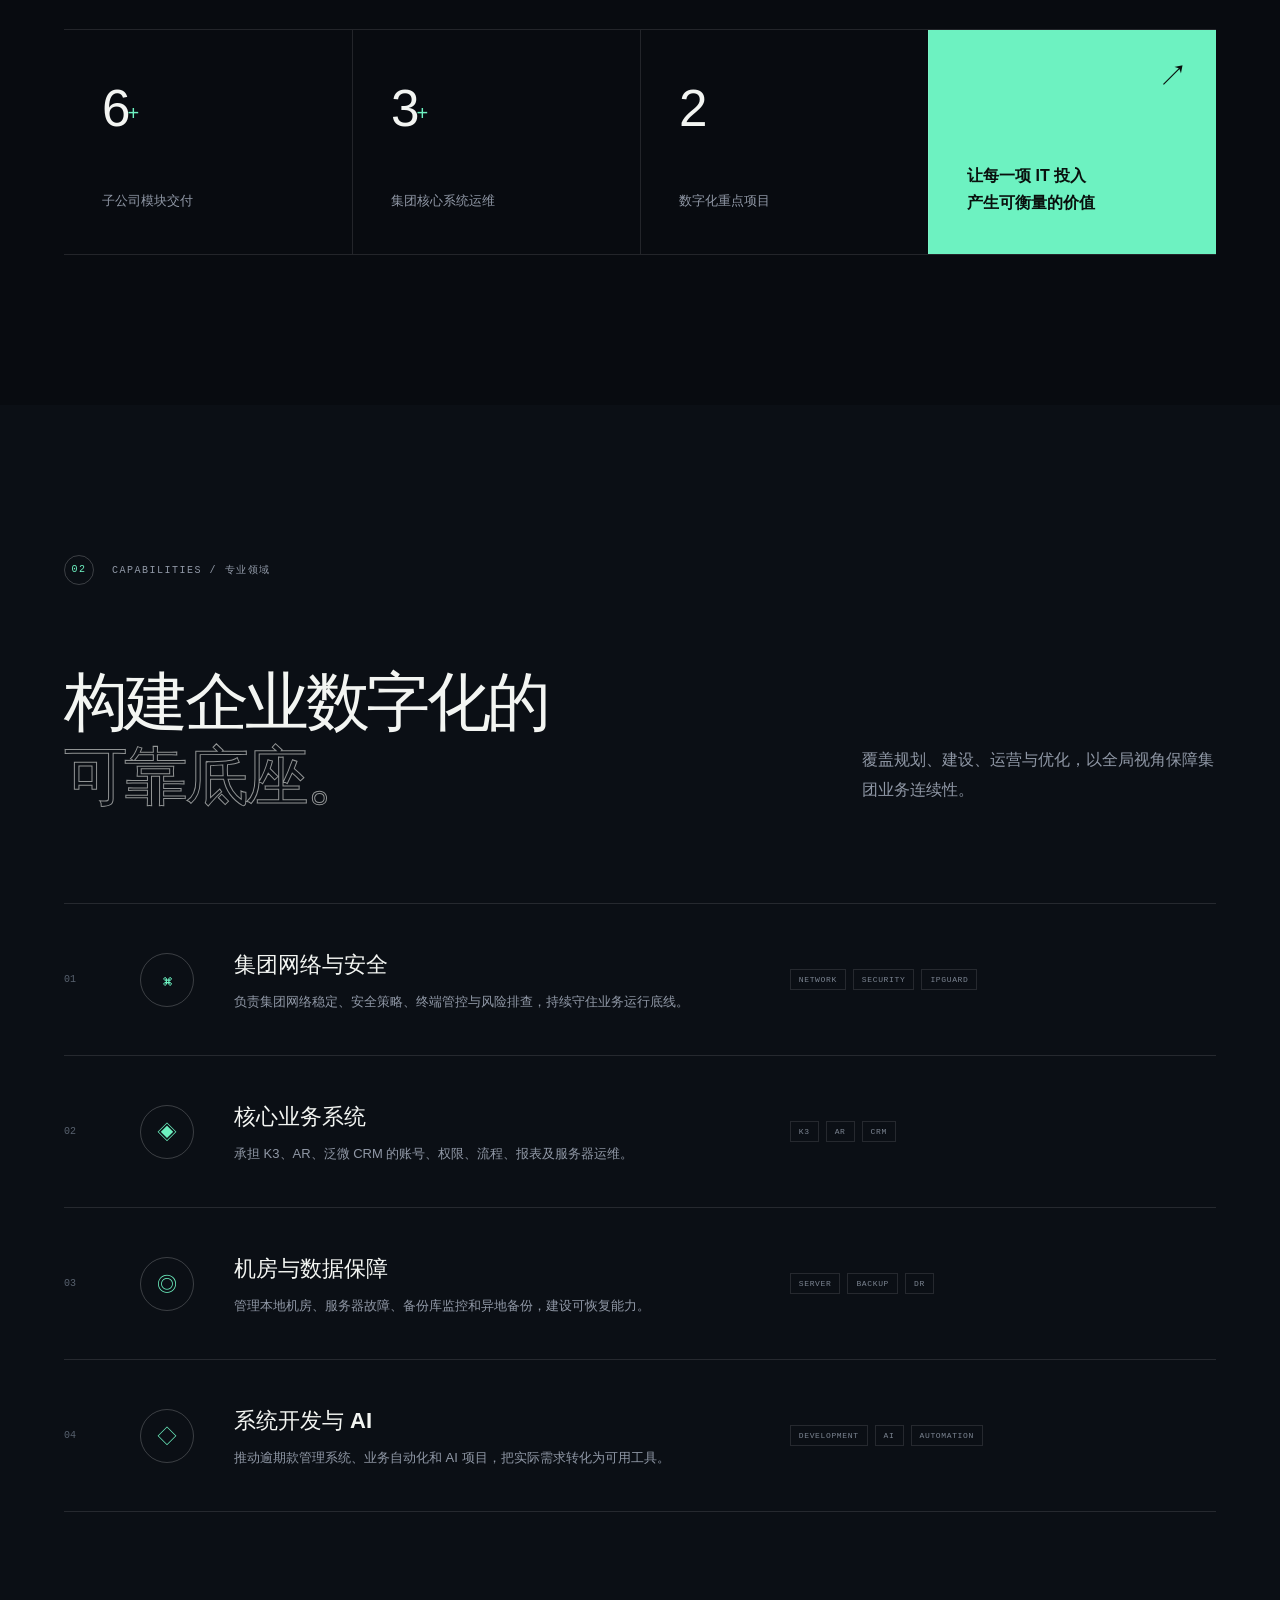
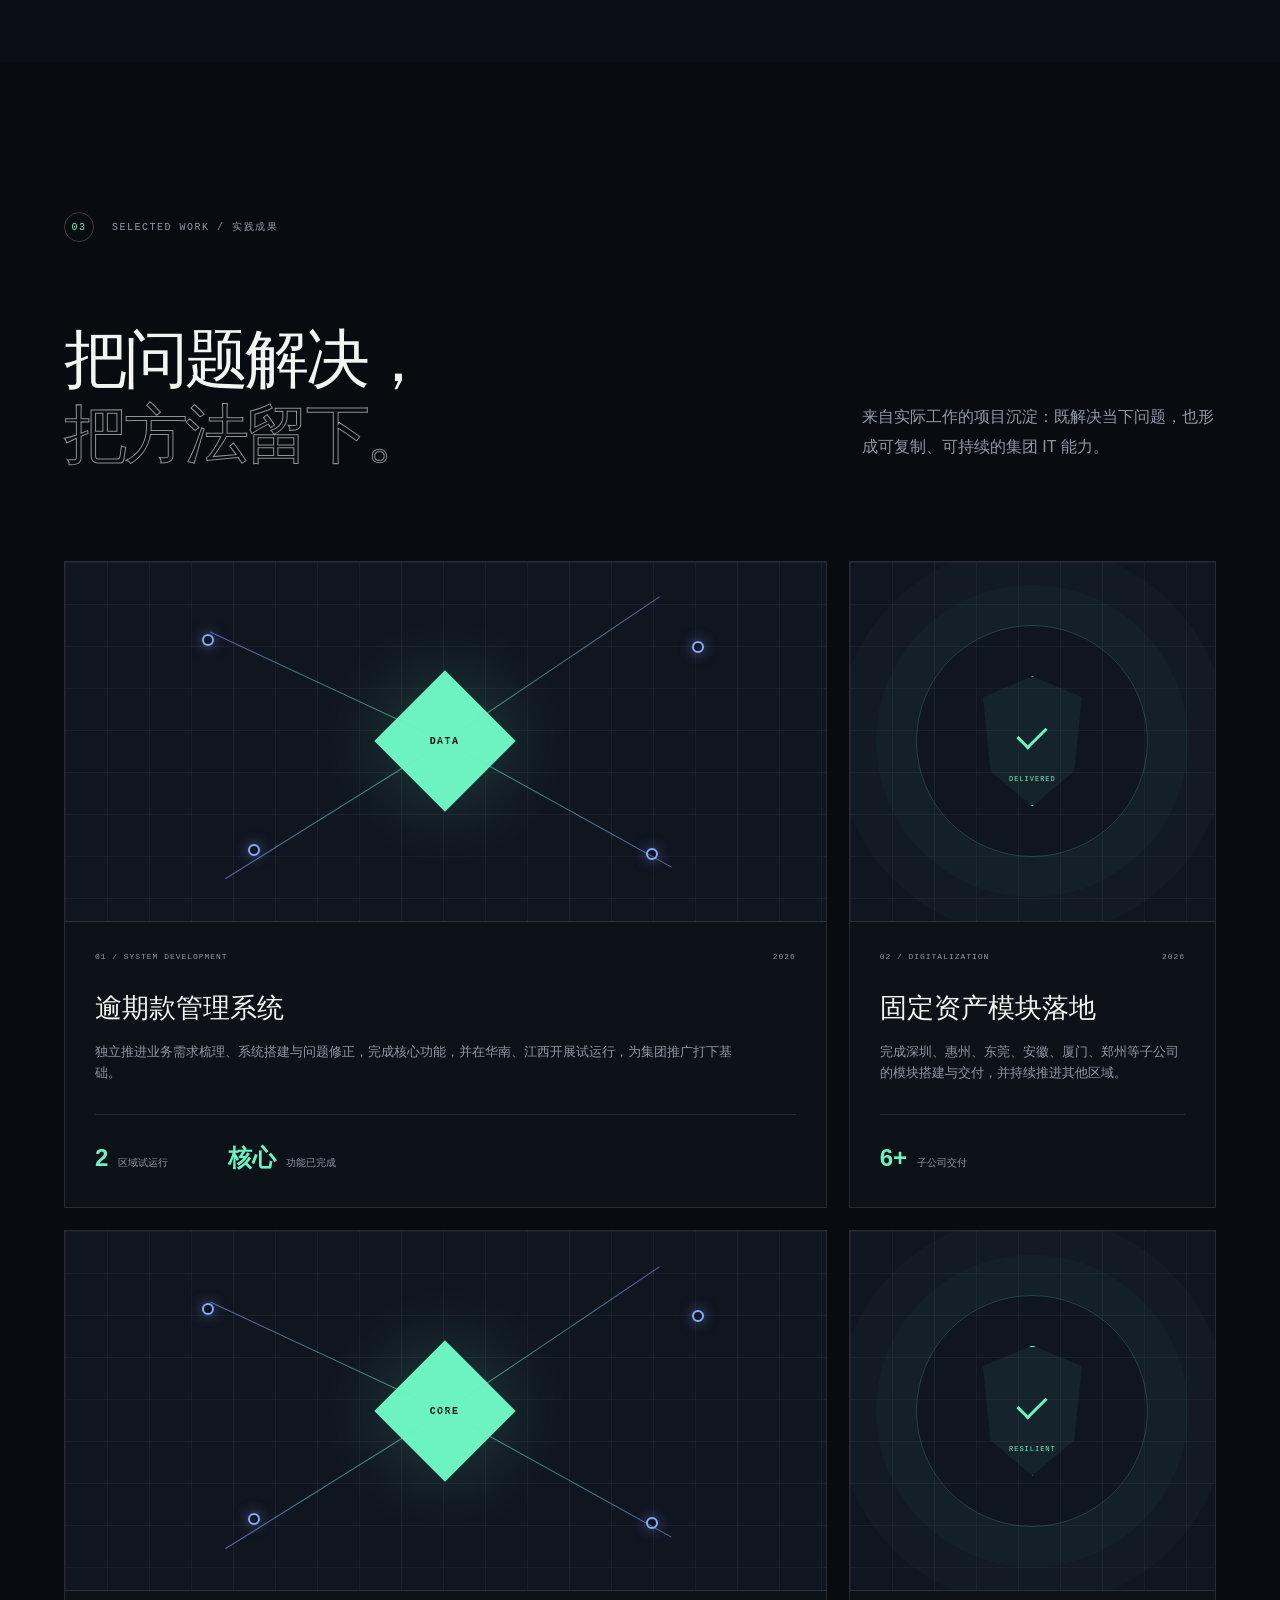
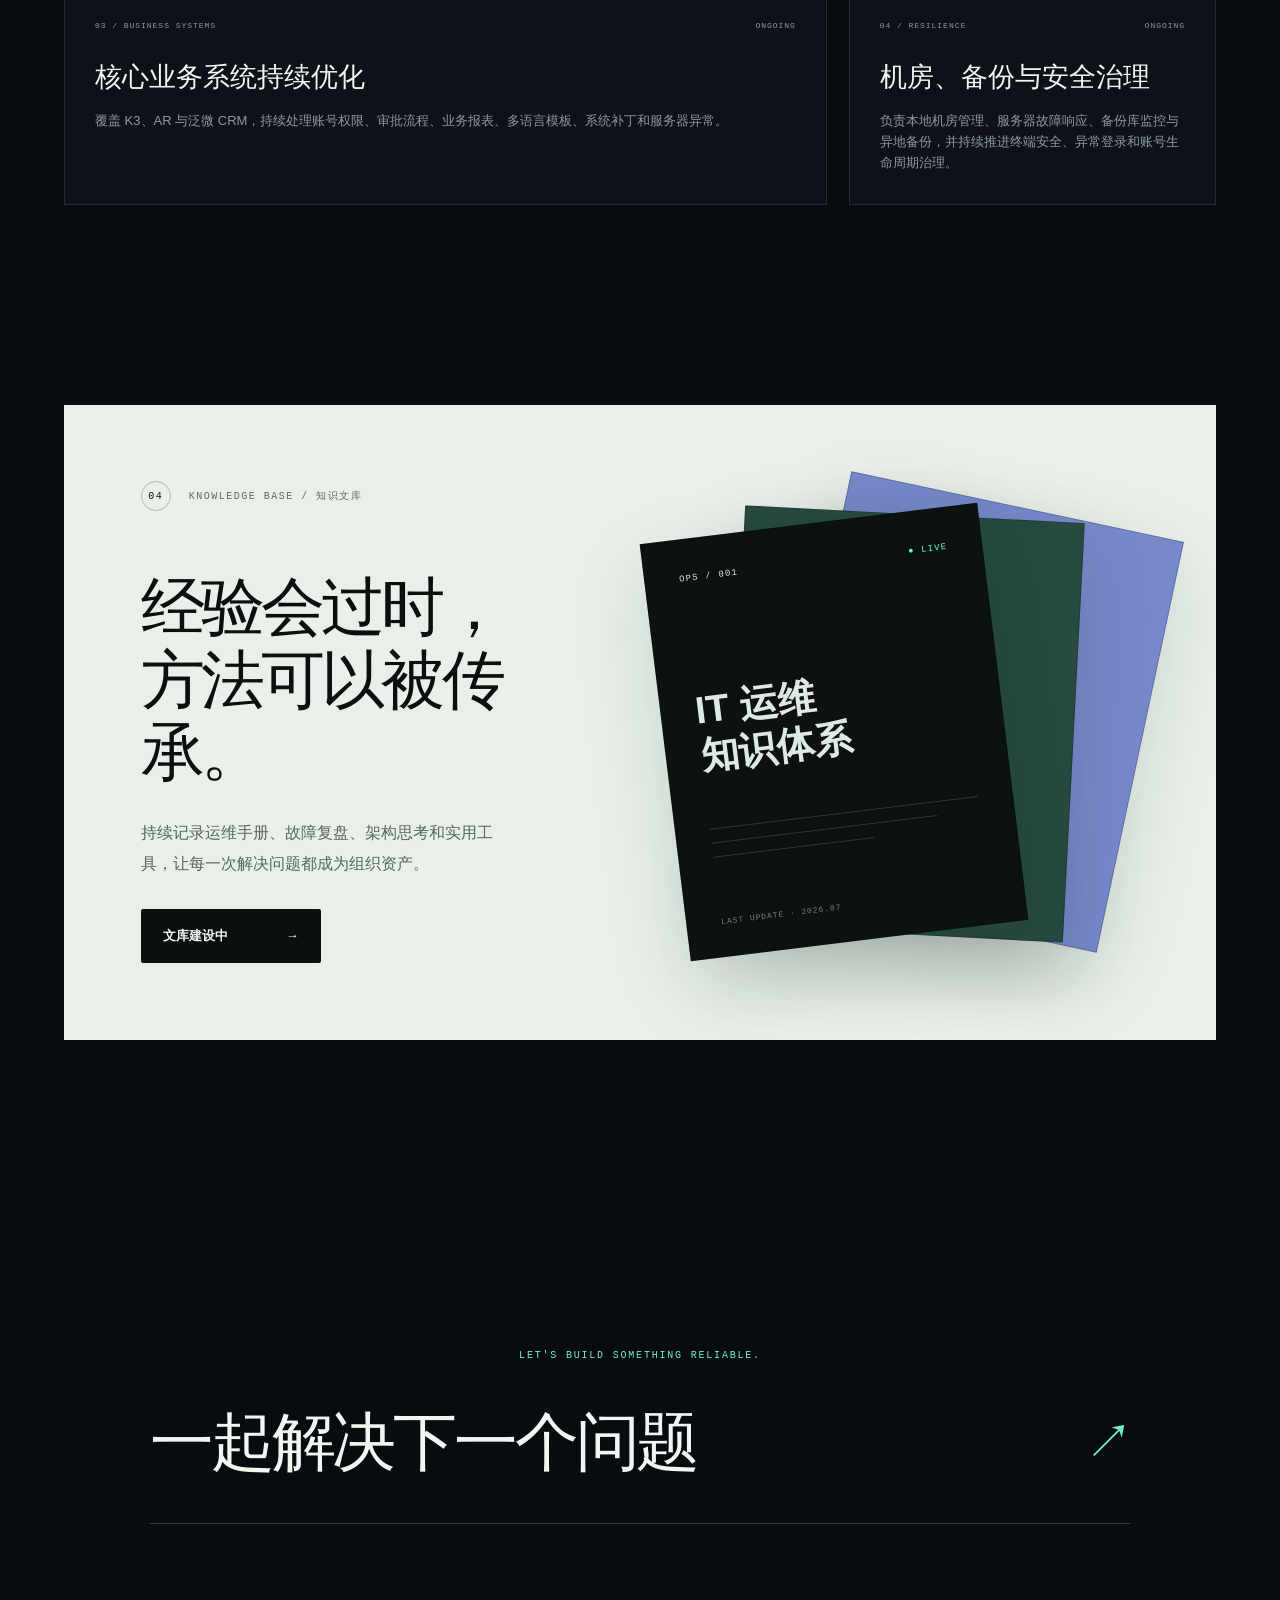
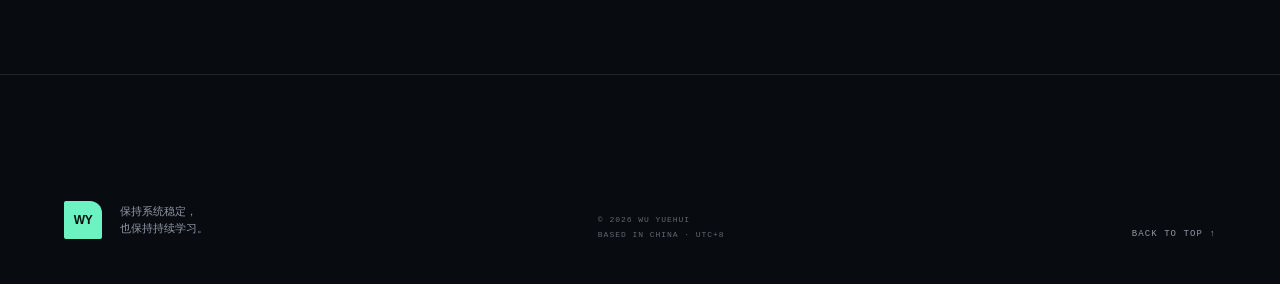
==== commit 88b1284d: "Revise IT role description and project details" ====
--- a/index.html
+++ b/index.html
@@ -54,8 +54,8 @@
           <span>稳定、清晰、持续进化。</span>
         </h1>
         <p class="hero-lead">
-          我是武月辉，一名集团 IT 技术负责人。连接业务与技术，
-          负责从基础设施、信息安全到数字化建设的完整 IT 生命周期。
+          我是武月辉，负责集团网络安全、核心业务系统与本地机房运维，
+          同时推进数字化系统开发和 AI 项目，让技术真正服务业务效率。
         </p>
         <div class="hero-actions">
           <a class="button button-primary" href="#work">
@@ -73,13 +73,13 @@
         <div class="system-card-head">
           <div>
             <small>GROUP IT / OVERVIEW</small>
-            <strong>基础设施运行概览</strong>
+            <strong>2026 工作版图</strong>
           </div>
           <span class="live-badge">LIVE</span>
         </div>
         <div class="uptime">
-          <span>99.98<sup>%</sup></span>
-          <small>SERVICE AVAILABILITY</small>
+          <span>4<sup>大方向</sup></span>
+          <small>GROUP IT RESPONSIBILITY</small>
         </div>
         <div class="signal-chart" aria-label="稳定运行趋势示意图">
           <svg viewBox="0 0 520 150" role="img">
@@ -99,9 +99,9 @@
           </svg>
         </div>
         <div class="system-metrics">
-          <div><span>核心服务</span><strong>24</strong></div>
-          <div><span>安全状态</span><strong class="safe">正常</strong></div>
-          <div><span>持续运行</span><strong>365d</strong></div>
+          <div><span>核心系统</span><strong>3+</strong></div>
+          <div><span>数字化项目</span><strong class="safe">推进中</strong></div>
+          <div><span>模块交付</span><strong>6+</strong></div>
         </div>
       </div>
 
@@ -137,11 +137,12 @@
         </h2>
         <div class="intro-copy reveal">
           <p>
-            多年企业 IT 一线经验，让我既关注架构的长期价值，也在意每一次真实的使用体验。
-            从一根网线到集团级系统，我持续把复杂问题转化为可靠、可管理的解决方案。
+            负责集团网络安全，K3、AR、泛微 CRM 等核心系统运维，以及深圳本地机房、
+            服务器故障处理、备份监控与异地备份，让业务系统保持可靠、可恢复。
           </p>
           <p>
-            我的工作方式是：提前发现风险，用标准化减少重复劳动，让 IT 成为组织可信赖的基础能力。
+            在稳定运营之外，我持续推进 AI 项目和业务系统开发，已完成逾期款管理系统核心功能，
+            并将固定资产模块交付至深圳、惠州、东莞、安徽、厦门、郑州等多家子公司。
           </p>
           <div class="signature">Wu Yuehui <span>集团 IT 技术负责人</span></div>
         </div>
@@ -149,16 +150,16 @@
 
       <div class="stats-grid">
         <article class="stat-card reveal">
-          <span class="stat-number" data-count="8">0</span><sup>+</sup>
-          <p>年 IT 实践经验</p>
+          <span class="stat-number" data-count="6">0</span><sup>+</sup>
+          <p>子公司模块交付</p>
         </article>
         <article class="stat-card reveal" data-delay="80">
-          <span class="stat-number" data-count="30">0</span><sup>+</sup>
-          <p>系统与项目交付</p>
+          <span class="stat-number" data-count="3">0</span><sup>+</sup>
+          <p>集团核心系统运维</p>
         </article>
         <article class="stat-card reveal" data-delay="160">
-          <span class="stat-number" data-count="500">0</span><sup>+</sup>
-          <p>终端与用户支持</p>
+          <span class="stat-number" data-count="2">0</span><sup></sup>
+          <p>数字化重点项目</p>
         </article>
         <article class="stat-card accent-card reveal" data-delay="240">
           <span class="accent-icon">↗</span>
@@ -182,40 +183,40 @@
           <span class="cap-index">01</span>
           <div class="cap-icon" aria-hidden="true">⌘</div>
           <div class="cap-main">
-            <h3>IT 基础设施</h3>
-            <p>网络、服务器、虚拟化、存储与备份体系的规划和稳定运营。</p>
-          </div>
-          <div class="cap-tags"><span>NETWORK</span><span>SERVER</span><span>CLOUD</span></div>
+            <h3>集团网络与安全</h3>
+            <p>负责集团网络稳定、安全策略、终端管控与风险排查，持续守住业务运行底线。</p>
+          </div>
+          <div class="cap-tags"><span>NETWORK</span><span>SECURITY</span><span>IPGUARD</span></div>
           <span class="cap-arrow">↗</span>
         </article>
         <article class="capability-item reveal">
           <span class="cap-index">02</span>
           <div class="cap-icon" aria-hidden="true">◈</div>
           <div class="cap-main">
-            <h3>信息安全</h3>
-            <p>身份权限、终端防护、数据安全、风险治理及安全意识建设。</p>
-          </div>
-          <div class="cap-tags"><span>IAM</span><span>SECURITY</span><span>BACKUP</span></div>
+            <h3>核心业务系统</h3>
+            <p>承担 K3、AR、泛微 CRM 的账号、权限、流程、报表及服务器运维。</p>
+          </div>
+          <div class="cap-tags"><span>K3</span><span>AR</span><span>CRM</span></div>
           <span class="cap-arrow">↗</span>
         </article>
         <article class="capability-item reveal">
           <span class="cap-index">03</span>
           <div class="cap-icon" aria-hidden="true">◎</div>
           <div class="cap-main">
-            <h3>数字化办公</h3>
-            <p>协作平台、业务系统与自动化流程落地，持续改善员工体验。</p>
-          </div>
-          <div class="cap-tags"><span>M365</span><span>OA</span><span>AUTOMATION</span></div>
+            <h3>机房与数据保障</h3>
+            <p>管理本地机房、服务器故障、备份库监控和异地备份，建设可恢复能力。</p>
+          </div>
+          <div class="cap-tags"><span>SERVER</span><span>BACKUP</span><span>DR</span></div>
           <span class="cap-arrow">↗</span>
         </article>
         <article class="capability-item reveal">
           <span class="cap-index">04</span>
           <div class="cap-icon" aria-hidden="true">◇</div>
           <div class="cap-main">
-            <h3>IT 治理与服务</h3>
-            <p>制度流程、资产生命周期、供应商管理与服务质量持续改进。</p>
-          </div>
-          <div class="cap-tags"><span>ITSM</span><span>ASSET</span><span>GOVERNANCE</span></div>
+            <h3>系统开发与 AI</h3>
+            <p>推动逾期款管理系统、业务自动化和 AI 项目，把实际需求转化为可用工具。</p>
+          </div>
+          <div class="cap-tags"><span>DEVELOPMENT</span><span>AI</span><span>AUTOMATION</span></div>
           <span class="cap-arrow">↗</span>
         </article>
       </div>
@@ -228,10 +229,44 @@
       </div>
       <div class="section-heading reveal">
         <h2 class="section-title">把问题解决，<br><span>把方法留下。</span></h2>
-        <p>以下为示例项目，后续可替换成你的真实案例和量化成果。</p>
+        <p>来自实际工作的项目沉淀：既解决当下问题，也形成可复制、可持续的集团 IT 能力。</p>
       </div>
       <div class="projects">
         <article class="project-card project-featured reveal">
+          <div class="project-visual network-visual" aria-hidden="true">
+            <div class="network-core"><span>DATA</span></div>
+            <span class="node node-a"></span><span class="node node-b"></span>
+            <span class="node node-c"></span><span class="node node-d"></span>
+            <span class="connection connection-a"></span><span class="connection connection-b"></span>
+            <span class="connection connection-c"></span><span class="connection connection-d"></span>
+          </div>
+          <div class="project-copy">
+            <div class="project-meta"><span>01 / SYSTEM DEVELOPMENT</span><span>2026</span></div>
+            <h3>逾期款管理系统</h3>
+            <p>独立推进业务需求梳理、系统搭建与问题修正，完成核心功能，并在华南、江西开展试运行，为集团推广打下基础。</p>
+            <ul>
+              <li><strong>2</strong><span>区域试运行</span></li>
+              <li><strong>核心</strong><span>功能已完成</span></li>
+            </ul>
+          </div>
+        </article>
+        <article class="project-card reveal">
+          <div class="project-visual security-visual" aria-hidden="true">
+            <div class="shield">
+              <span></span>
+              <i>DELIVERED</i>
+            </div>
+          </div>
+          <div class="project-copy">
+            <div class="project-meta"><span>02 / DIGITALIZATION</span><span>2026</span></div>
+            <h3>固定资产模块落地</h3>
+            <p>完成深圳、惠州、东莞、安徽、厦门、郑州等子公司的模块搭建与交付，并持续推进其他区域。</p>
+            <ul>
+              <li><strong>6+</strong><span>子公司交付</span></li>
+            </ul>
+          </div>
+        </article>
+        <article class="project-card reveal">
           <div class="project-visual network-visual" aria-hidden="true">
             <div class="network-core"><span>CORE</span></div>
             <span class="node node-a"></span><span class="node node-b"></span>
@@ -240,26 +275,22 @@
             <span class="connection connection-c"></span><span class="connection connection-d"></span>
           </div>
           <div class="project-copy">
-            <div class="project-meta"><span>01 / INFRASTRUCTURE</span><span>2025</span></div>
-            <h3>集团网络架构升级</h3>
-            <p>重构总部与分支网络，统一安全边界和运维标准，提升关键业务链路的可靠性。</p>
-            <ul>
-              <li><strong>40%</strong><span>故障率下降</span></li>
-              <li><strong>99.9%</strong><span>核心链路可用性</span></li>
-            </ul>
+            <div class="project-meta"><span>03 / BUSINESS SYSTEMS</span><span>ONGOING</span></div>
+            <h3>核心业务系统持续优化</h3>
+            <p>覆盖 K3、AR 与泛微 CRM，持续处理账号权限、审批流程、业务报表、多语言模板、系统补丁和服务器异常。</p>
           </div>
         </article>
         <article class="project-card reveal">
           <div class="project-visual security-visual" aria-hidden="true">
             <div class="shield">
               <span></span>
-              <i>SECURED</i>
+              <i>RESILIENT</i>
             </div>
           </div>
           <div class="project-copy">
-            <div class="project-meta"><span>02 / SECURITY</span><span>2024</span></div>
-            <h3>终端安全体系建设</h3>
-            <p>建立从资产、补丁、终端防护到应急响应的闭环管理体系。</p>
+            <div class="project-meta"><span>04 / RESILIENCE</span><span>ONGOING</span></div>
+            <h3>机房、备份与安全治理</h3>
+            <p>负责本地机房管理、服务器故障响应、备份库监控与异地备份，并持续推进终端安全、异常登录和账号生命周期治理。</p>
           </div>
         </article>
       </div>
